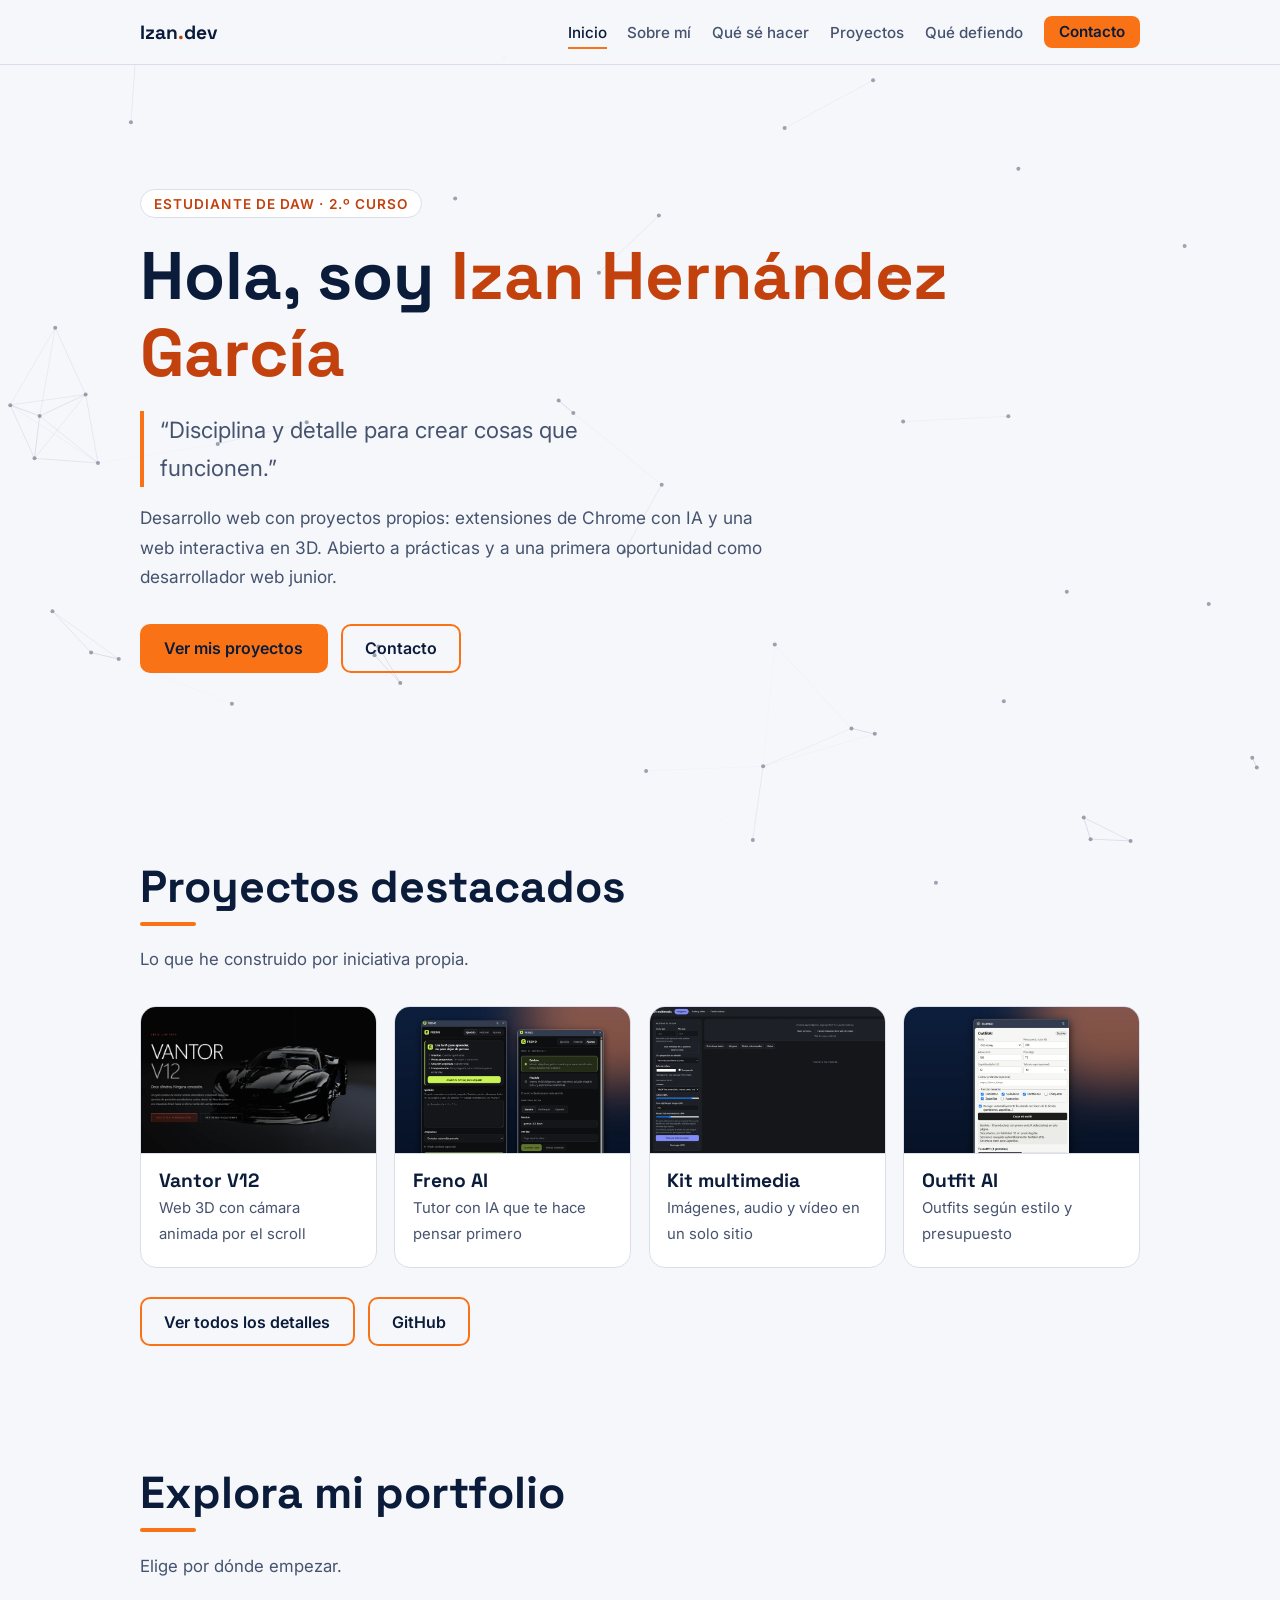
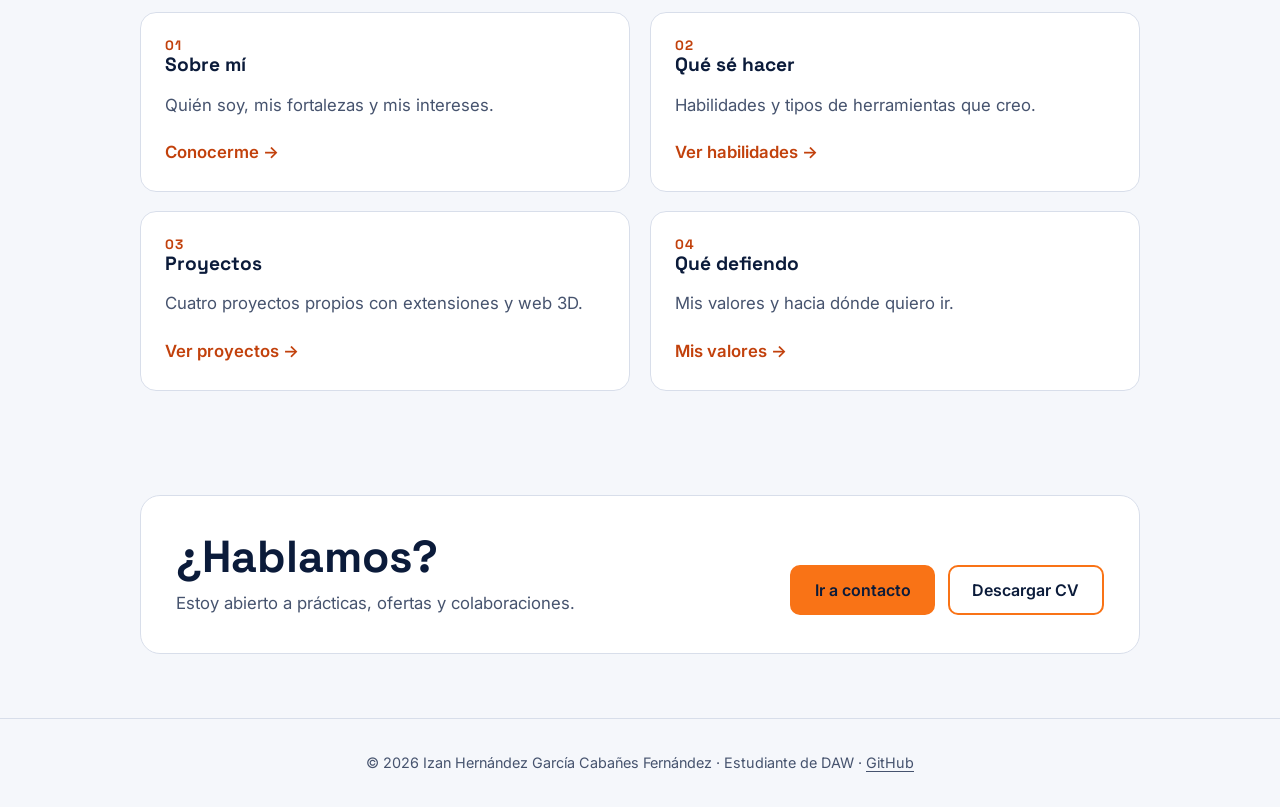
==== index.html @ 2fa451e5 "Update name in hero section of index.html" ====
<!DOCTYPE html>
<html lang="es">
<head>
<meta charset="utf-8">
<meta name="viewport" content="width=device-width, initial-scale=1">
<title>Estudiante de DAW · Izan Hernández</title>
<meta name="description" content="Portfolio de Izan Hernández, estudiante de Desarrollo de Aplicaciones Web. Disciplina y detalle para crear cosas que funcionen.">

<meta name="theme-color" content="#071226">
<link rel="icon" href="favicon.svg" type="image/svg+xml">
<link rel="preconnect" href="https://fonts.googleapis.com">
<link rel="preconnect" href="https://fonts.gstatic.com" crossorigin>
<link href="https://fonts.googleapis.com/css2?family=Space+Grotesk:wght@500;700&family=Inter:wght@400;500;600&display=swap" rel="stylesheet">
<meta property="og:type" content="website"><meta property="og:locale" content="es_ES">
<meta property="og:title" content="Estudiante de DAW · Izan Hernández"><meta property="og:description" content="Portfolio de Izan Hernández, estudiante de Desarrollo de Aplicaciones Web. Disciplina y detalle para crear cosas que funcionen.">
<meta property="og:url" content="https://izanhg2411.github.io/portfolio/index.html">
<link rel="stylesheet" href="css/style.css">
<script src="js/main.js" defer></script>
<script type="application/ld+json">{"@context":"https://schema.org","@type":"Person","name":"Izan Hernández","url":"https://izanhg2411.github.io/portfolio/","sameAs":["https://github.com/izanhg2411"],"jobTitle":"Estudiante de Desarrollo de Aplicaciones Web"}</script>
</head>
<body data-page="inicio">
<a class="skip" href="#contenido">Saltar al contenido</a>
<div id="site-header"></div>
<noscript><p class="wrap"><a href="index.html">Inicio</a> · <a href="contacto.html">Contacto</a></p></noscript>
<main id="contenido">
<section class="hero">
 <div class="wrap">
  <span class="eyebrow">Estudiante de DAW · 2.º curso</span>
  <h1>Hola, soy <em>Izan Hernández García</em></h1>
  <p class="motto">“Disciplina y detalle para crear cosas que funcionen.”</p>
  <p class="hero-sub">Desarrollo web con proyectos propios: extensiones de Chrome con IA y una web interactiva en 3D. Abierto a prácticas y a una primera oportunidad como desarrollador web junior.</p>
  <div class="cta"><a class="btn primary" href="proyectos.html">Ver mis proyectos</a><a class="btn ghost" href="contacto.html">Contacto</a></div>
 </div>
</section>
<section>
 <div class="wrap">
  <h2>Proyectos destacados</h2>
  <p class="lead">Lo que he construido por iniciativa propia.</p>
  <div class="thumbs"><a class="card lk thumb" href="proyectos.html#vantor"><img src="img/proyectos/vantor-v12.webp" alt="Captura de Vantor V12" width="1248" height="780" loading="lazy" decoding="async"><div><h3>Vantor V12</h3><p>Web 3D con cámara animada por el scroll</p></div></a><a class="card lk thumb" href="proyectos.html#freno"><img src="img/proyectos/freno-ai.webp" alt="Captura de Freno AI" width="1600" height="1000" loading="lazy" decoding="async"><div><h3>Freno AI</h3><p>Tutor con IA que te hace pensar primero</p></div></a><a class="card lk thumb" href="proyectos.html#kit"><img src="img/proyectos/kit-multimedia.webp" alt="Captura de Kit multimedia" width="1600" height="1000" loading="lazy" decoding="async"><div><h3>Kit multimedia</h3><p>Imágenes, audio y vídeo en un solo sitio</p></div></a><a class="card lk thumb" href="proyectos.html#outfit"><img src="img/proyectos/outfit-ai.webp" alt="Captura de Outfit AI" width="1600" height="1000" loading="lazy" decoding="async"><div><h3>Outfit AI</h3><p>Outfits según estilo y presupuesto</p></div></a></div>
  <p class="more"><a class="btn ghost" href="proyectos.html">Ver todos los detalles</a> <a class="btn ghost" href="https://github.com/izanhg2411" target="_blank" rel="noopener">GitHub</a></p>
 </div>
</section>
<section>
 <div class="wrap">
  <h2>Explora mi portfolio</h2>
  <p class="lead">Elige por dónde empezar.</p>
  <div class="grid g4">
   <a class="card lk" href="sobre-mi.html"><span class="num">01</span><h3>Sobre mí</h3><p>Quién soy, mis fortalezas y mis intereses.</p><span class="go">Conocerme →</span></a>
   <a class="card lk" href="habilidades.html"><span class="num">02</span><h3>Qué sé hacer</h3><p>Habilidades y tipos de herramientas que creo.</p><span class="go">Ver habilidades →</span></a>
   <a class="card lk" href="proyectos.html"><span class="num">03</span><h3>Proyectos</h3><p>Cuatro proyectos propios con extensiones y web 3D.</p><span class="go">Ver proyectos →</span></a>
   <a class="card lk" href="valores.html"><span class="num">04</span><h3>Qué defiendo</h3><p>Mis valores y hacia dónde quiero ir.</p><span class="go">Mis valores →</span></a>
  </div>
 </div>
</section>
<section>
 <div class="wrap">
  <div class="band"><div><h2>¿Hablamos?</h2><p>Estoy abierto a prácticas, ofertas y colaboraciones.</p></div><div class="cta"><a class="btn primary" href="contacto.html">Ir a contacto</a><a class="btn ghost" data-cv href="cv/Izan-Hernandez-CV.pdf" download hidden>Descargar CV</a></div></div>
 </div>
</section>
</main>
<footer id="site-footer"></footer>
</body>
</html>
---- css/style.css ----
:root{--bg:#f5f7fb;--surface:#fff;--text:#0b1b3a;--muted:#46536e;--accent:#c2410c;--accent-fill:#f97316;--on-accent:#0b1b3a;--line:#d8deea;--field:#6b7894;--canvas:11,27,58;color-scheme:light}
@media(prefers-color-scheme:dark){:root{--bg:#071226;--surface:#0d1f3d;--text:#eaf0fb;--muted:#aab6cf;--accent:#ff8a3d;--accent-fill:#ff8a3d;--on-accent:#071226;--line:#1f3560;--field:#7f92b8;--canvas:255,138,61;color-scheme:dark}}
*{box-sizing:border-box}
html{scroll-behavior:smooth;scroll-padding-top:72px}
body{margin:0;background:var(--bg);color:var(--text);font:400 1.05rem/1.7 'Inter',system-ui,sans-serif}
h1,h2,h3{font-family:'Space Grotesk','Inter',sans-serif;line-height:1.15;margin:0}
a{color:var(--accent)}
:focus-visible{outline:3px solid var(--accent-fill);outline-offset:3px;border-radius:4px}
.skip{position:absolute;left:-999px;top:8px;background:var(--accent-fill);color:var(--on-accent);padding:.6rem 1rem;border-radius:8px;z-index:100}
.skip:focus{left:8px}
#bg{position:fixed;inset:0;width:100%;height:100%;z-index:0;pointer-events:none;opacity:.55}
header,main,footer{position:relative;z-index:1}
.wrap{max-width:1040px;margin:0 auto;padding:0 1.25rem}

/* Cabecera */
header{position:sticky;top:0;z-index:20;background:color-mix(in srgb,var(--bg) 88%,transparent);backdrop-filter:blur(10px);border-bottom:1px solid var(--line)}
nav{display:flex;align-items:center;justify-content:space-between;height:64px}
.logo{font:700 1.2rem 'Space Grotesk',sans-serif;color:var(--text);text-decoration:none}
.logo span{color:var(--accent)}
.menu{display:flex;align-items:center;gap:1.3rem;list-style:none;margin:0;padding:0}
.menu a{color:var(--muted);text-decoration:none;font-weight:500;font-size:.95rem;padding:.3rem 0;border-bottom:2px solid transparent}
.menu a:hover,.menu a[aria-current]{color:var(--text);border-color:var(--accent-fill)}
.menu a.nav-cta{background:var(--accent-fill);color:var(--on-accent);padding:.4rem .95rem;border-radius:8px;border:0;font-weight:600}
.burger{display:none;background:none;border:1px solid var(--line);color:var(--text);border-radius:8px;padding:.45rem .7rem;font:inherit;cursor:pointer}
@media(max-width:820px){
 .burger{display:block}
 .menu{display:none;position:absolute;top:64px;left:0;right:0;flex-direction:column;align-items:stretch;gap:0;background:var(--bg);border-bottom:1px solid var(--line);padding:.5rem 1.25rem 1rem}
 .menu.open{display:flex}
 .menu a{display:block;padding:.7rem 0}
 .menu a.nav-cta{text-align:center;margin-top:.5rem}
}

/* Estructura */
section{padding:2.5rem 0 4rem}
.page-head{padding:4rem 0 1rem}
h1.title,h2{font-size:clamp(1.9rem,4.5vw,2.8rem)}
h1.title::after,h2::after{content:"";display:block;width:56px;height:4px;background:var(--accent-fill);border-radius:4px;margin-top:.6rem}
.lead{color:var(--muted);max-width:62ch;margin:1.2rem 0 2rem}
.sub{font-size:1.1rem;margin:2.2rem 0 .9rem}

/* Inicio */
.hero{min-height:84vh;display:flex;align-items:center}
.eyebrow{display:inline-block;font:600 .85rem 'Inter',sans-serif;letter-spacing:.08em;text-transform:uppercase;color:var(--accent);border:1px solid var(--line);background:var(--surface);padding:.35rem .8rem;border-radius:999px}
.hero h1{font-size:clamp(2.3rem,7vw,4.2rem);margin:1.2rem 0}
.hero h1 em{font-style:normal;color:var(--accent)}
.motto{font-size:clamp(1.1rem,2.5vw,1.4rem);color:var(--muted);max-width:34ch;border-left:4px solid var(--accent-fill);padding-left:1rem;margin:0}
.cta{display:flex;flex-wrap:wrap;gap:.8rem;margin-top:2rem}
.btn{display:inline-block;padding:.8rem 1.4rem;border-radius:10px;font:600 1rem 'Inter',sans-serif;text-decoration:none;border:2px solid var(--accent-fill);cursor:pointer;transition:transform .2s}
.btn:hover{transform:translateY(-2px)}
.btn.primary{background:var(--accent-fill);color:var(--on-accent)}
.btn.ghost{color:var(--text);background:transparent}
.band{background:var(--surface);border:1px solid var(--line);border-radius:20px;padding:2.2rem;display:flex;flex-wrap:wrap;gap:1.2rem;align-items:center;justify-content:space-between}
.band h2::after{display:none}
.band p{margin:.4rem 0 0;color:var(--muted)}

/* Tarjetas */
.grid{display:grid;gap:1.2rem;grid-template-columns:1fr}
@media(min-width:700px){.g2,.g4{grid-template-columns:repeat(2,1fr);grid-auto-rows:1fr}}
@media(min-width:760px){.g3{grid-template-columns:repeat(3,1fr);grid-auto-rows:1fr}}
.card{display:flex;flex-direction:column;background:var(--surface);border:1px solid var(--line);border-radius:16px;padding:1.5rem;transition:transform .25s,border-color .25s}
.card:hover{transform:translateY(-4px);border-color:var(--accent-fill)}
.card h3{font-size:1.2rem;margin-bottom:.5rem}
.card p{margin:.4rem 0;color:var(--muted)}
.num{font:700 .85rem 'Space Grotesk',sans-serif;color:var(--accent);letter-spacing:.1em}
a.lk{text-decoration:none;color:var(--text)}
a.lk .go{margin-top:auto;padding-top:.8rem;color:var(--accent);font-weight:600}
a.lk strong{font:700 1.1rem 'Space Grotesk',sans-serif}
.tags{display:flex;flex-wrap:wrap;gap:.6rem;padding:0;margin:0;list-style:none}
.tags li{background:var(--surface);border:1px solid var(--line);padding:.45rem .9rem;border-radius:999px;font-weight:500;font-size:.95rem}
.tags li.hot{border-color:var(--accent-fill)}
.chips{display:flex;flex-wrap:wrap;gap:.5rem;margin-top:.8rem}
.chips span{font-size:.8rem;font-weight:600;color:var(--accent);border:1px solid var(--line);border-radius:6px;padding:.15rem .5rem}
.proj .link{display:inline-block;margin-top:auto;padding-top:.8rem;font-weight:600}
.ph{background:color-mix(in srgb,var(--accent-fill) 22%,transparent);color:var(--text);border:1px dashed var(--accent-fill);border-radius:6px;padding:.05rem .45rem;font-weight:600;font-size:.92em}

/* Proyectos (tarjetas .pj, aisladas del resto de la web) */
:root{--pj-shadow:0 1px 2px rgba(11,27,58,.06),0 12px 32px -14px rgba(11,27,58,.22);--pj-shadow-hover:0 1px 2px rgba(11,27,58,.06),0 24px 48px -18px rgba(249,115,22,.4)}
@media(prefers-color-scheme:dark){:root{--pj-shadow:0 1px 2px rgba(0,0,0,.4),0 14px 34px -14px rgba(0,0,0,.65);--pj-shadow-hover:0 1px 2px rgba(0,0,0,.4),0 26px 50px -18px rgba(255,138,61,.35)}}
.pj-section .wrap{display:grid;gap:1.4rem}
.pj-grid{display:grid;gap:1.4rem;grid-template-columns:1fr}
.pj{position:relative;display:flex;flex-direction:column;overflow:hidden;background:var(--surface);border:1px solid var(--line);border-radius:20px;box-shadow:var(--pj-shadow)}
.pj.rv{transition:opacity .7s ease,transform .7s ease,border-color .3s,box-shadow .3s}
.pj.rv.in{transition:opacity .7s ease,transform .35s cubic-bezier(.2,.7,.2,1),border-color .3s,box-shadow .3s}
.pj.rv.in:hover,.pj.rv.in:focus-within{transform:translateY(-5px);border-color:var(--accent-fill);box-shadow:var(--pj-shadow-hover)}

/* Marco de captura */
.pj-media{display:block}
.pj-shot{background:var(--bg);border-bottom:1px solid var(--line)}
.pj-bar{display:flex;align-items:center;gap:.4rem;padding:.6rem .85rem;border-bottom:1px solid var(--line);background:color-mix(in srgb,var(--surface) 65%,var(--bg))}
.pj-bar i{width:9px;height:9px;border-radius:50%;background:var(--line)}
.pj-bar i:first-child{background:var(--accent-fill);opacity:.85}
.pj-canvas{position:relative;aspect-ratio:16/10;overflow:hidden;display:grid;place-items:center;background-image:linear-gradient(color-mix(in srgb,var(--line) 55%,transparent) 1px,transparent 1px),linear-gradient(90deg,color-mix(in srgb,var(--line) 55%,transparent) 1px,transparent 1px);background-size:26px 26px}
.pj-canvas img{position:absolute;inset:0;width:100%;height:100%;object-fit:cover;object-position:top center;transition:transform .7s cubic-bezier(.2,.7,.2,1)}
.pj:hover .pj-canvas img{transform:scale(1.04)}
.pj-empty{display:flex;flex-direction:column;align-items:center;gap:.5rem;padding:1rem;text-align:center;color:var(--muted);font-size:.9rem;line-height:1.4}
.pj-empty-ic{display:grid;place-items:center;width:52px;height:52px;border-radius:14px;color:var(--accent);background:color-mix(in srgb,var(--accent-fill) 14%,transparent);border:1px dashed var(--accent-fill)}
.pj-empty-t{font-weight:600;color:var(--text)}
.pj-empty code{font:500 .78rem ui-monospace,SFMono-Regular,Menlo,Consolas,monospace;color:var(--muted);background:var(--surface);border:1px solid var(--line);border-radius:6px;padding:.1rem .45rem;word-break:break-all}
.pj-shot.has-img .pj-empty{display:none}

/* Contenido */
.pj-body{display:flex;flex-direction:column;flex:1;padding:1.4rem 1.5rem 1.5rem}
.pj-body h3{font-size:1.45rem;letter-spacing:-.01em;margin:0 0 .5rem}
.pj-desc{margin:0 0 .9rem;color:var(--muted)}
.pj-points{list-style:none;margin:0 0 .4rem;padding:0;display:grid;gap:.45rem;font-size:.95rem}
.pj-points li{position:relative;padding-left:1.35rem;color:var(--text);line-height:1.5}
.pj-points li::before{content:"";position:absolute;left:.1rem;top:.55em;width:.5rem;height:.5rem;border-radius:2px;background:var(--accent-fill);transform:rotate(45deg)}
.pj .chips{margin-top:.9rem}
.pj .chips span{background:color-mix(in srgb,var(--accent-fill) 9%,transparent);border-color:color-mix(in srgb,var(--accent-fill) 35%,var(--line));border-radius:999px;padding:.2rem .7rem}

/* Botones */
.pj-actions{display:flex;flex-wrap:wrap;gap:.6rem;margin-top:auto;padding-top:1.3rem}
.pj-btn{display:inline-flex;align-items:center;gap:.4rem;padding:.55rem .8rem;border-radius:10px;border:2px solid var(--accent-fill);font:600 .92rem 'Inter',sans-serif;line-height:1.2;text-decoration:none;transition:transform .2s,box-shadow .2s,border-color .2s,background .2s}
.pj-btn svg{flex:none;transition:transform .2s}
.pj-btn.primary{background:var(--accent-fill);color:var(--on-accent)}
.pj-btn.code{background:transparent;color:var(--text);border-color:var(--line)}
.pj-btn:hover{transform:translateY(-2px)}
.pj-btn.primary:hover{box-shadow:0 10px 20px -8px rgba(249,115,22,.7)}
.pj-btn.primary:hover svg{transform:translate(2px,-2px)}
.pj-btn.code:hover{border-color:var(--accent-fill)}
.pj-btn.code:hover svg{transform:scale(1.12)}
.pj-btn[aria-disabled="true"]{background:transparent;color:var(--muted);border:2px dashed var(--field);cursor:not-allowed;transform:none;box-shadow:none}
.pj-btn[aria-disabled="true"]:hover svg{transform:none}
.pj-btn small{font:600 .64rem 'Inter',sans-serif;color:var(--text);background:color-mix(in srgb,var(--accent-fill) 22%,transparent);border-radius:999px;padding:.08rem .42rem}

/* Vantor V12: tratamiento especial (siempre oscuro, con acento naranja) */
.pj-feature{--fg:#eaf0fb;--fg-muted:#b4c1dc;isolation:isolate;color:var(--fg);border-color:rgba(255,138,61,.5);background:radial-gradient(90% 70% at 88% 0%,rgba(255,138,61,.3),transparent 60%),radial-gradient(70% 60% at 0% 100%,rgba(61,100,210,.28),transparent 65%),#050c1b;box-shadow:0 0 0 1px rgba(255,138,61,.12),0 30px 70px -28px rgba(249,115,22,.55)}
.pj-feature::before{content:"V12";content:"V12"/"";position:absolute;z-index:-1;right:-.03em;top:-.06em;font:700 clamp(8rem,26vw,17rem)/1 'Space Grotesk',sans-serif;letter-spacing:-.04em;color:transparent;-webkit-text-stroke:1px rgba(255,138,61,.22);pointer-events:none;user-select:none}
.pj-feature::after{content:"";position:absolute;inset:0;z-index:-1;pointer-events:none;opacity:0;transition:opacity .4s;background:radial-gradient(520px circle at var(--mx,70%) var(--my,30%),rgba(255,138,61,.17),transparent 62%)}
.pj-feature:hover::after{opacity:1}
.pj.pj-feature.rv.in:hover,.pj.pj-feature.rv.in:focus-within{box-shadow:0 0 0 1px rgba(255,138,61,.3),0 36px 80px -26px rgba(249,115,22,.75)}
.pj-feature .pj-media{order:-1;padding:1.1rem 1.1rem 0}
.pj-feature .pj-shot{border:1px solid rgba(255,255,255,.14);border-bottom:0;border-radius:14px 14px 0 0;overflow:hidden;background:#0a1528;box-shadow:0 24px 50px -22px rgba(0,0,0,.8),0 0 0 1px rgba(255,138,61,.18);transition:transform .6s cubic-bezier(.2,.7,.2,1)}
.pj-feature .pj-bar{background:#0d1c36;border-color:rgba(255,255,255,.1)}
.pj-feature .pj-bar i{background:rgba(255,255,255,.22)}
.pj-feature .pj-bar i:first-child{background:#ff8a3d}
.pj-feature .pj-canvas{background-color:#0a1528;background-image:linear-gradient(rgba(255,255,255,.06) 1px,transparent 1px),linear-gradient(90deg,rgba(255,255,255,.06) 1px,transparent 1px)}
.pj-feature .pj-empty{color:var(--fg-muted)}
.pj-feature .pj-empty-t{color:var(--fg)}
.pj-feature .pj-empty code{background:#0d1c36;border-color:rgba(255,255,255,.14);color:var(--fg-muted)}
.pj-feature .pj-body{padding:1.6rem 1.5rem 1.7rem;justify-content:center}
.pj-feature .pj-badge{align-self:flex-start;display:inline-flex;align-items:center;gap:.5rem;margin-bottom:.9rem;padding:.3rem .8rem;border-radius:999px;font:600 .82rem 'Inter',sans-serif;color:#ffb98a;background:rgba(255,138,61,.12);border:1px solid rgba(255,138,61,.4)}
.pj-feature .pj-badge::before{content:"";width:.5rem;height:.5rem;border-radius:50%;background:#ff8a3d;box-shadow:0 0 10px #ff8a3d}
.pj-feature h3{font-size:clamp(2.2rem,6vw,3.4rem);letter-spacing:-.02em;margin-bottom:.8rem;color:#fff}
.pj-feature .pj-desc{color:var(--fg-muted);font-size:1.08rem;max-width:46ch}
.pj-feature .pj-points li{color:var(--fg)}
.pj-feature .chips span{color:#ffb98a;background:rgba(255,138,61,.1);border-color:rgba(255,138,61,.35)}
.pj-feature .pj-btn.primary{box-shadow:0 10px 26px -10px rgba(249,115,22,.8)}
.pj-feature .pj-btn.code{color:var(--fg);border-color:rgba(255,255,255,.28)}
.pj-feature .pj-btn.code:hover{border-color:#ff8a3d}
.pj-feature .pj-btn[aria-disabled="true"]{color:#9fb0d2;border-color:rgba(255,255,255,.3);background:transparent}
.pj-feature .pj-btn small{color:#fff}
.pj-grid .pj-btn small{display:none}
.pj-band{margin-top:1rem}

@media(min-width:640px) and (max-width:959px){
 .pj-grid{grid-template-columns:repeat(2,1fr)}
 .pj-grid .pj:last-child{grid-column:1/-1;display:grid;grid-template-columns:46% 1fr}
 .pj-grid .pj:last-child .pj-shot{height:100%;border-bottom:0;border-right:1px solid var(--line)}
 .pj-grid .pj:last-child .pj-canvas{aspect-ratio:auto;min-height:260px;height:calc(100% - 2.1rem)}
}
@media(min-width:640px) and (max-width:899px){.pj-feature .pj-canvas{aspect-ratio:2.2/1}}
@media(min-width:900px){
 .pj-feature{display:grid;grid-template-columns:minmax(0,1fr) minmax(0,1.2fr);align-items:center}
 .pj-feature .pj-media{order:1;padding:2.4rem 2.4rem 2.4rem 0}
 .pj-feature .pj-body{padding:2.4rem 1.5rem 2.6rem 2.4rem}
 .pj-feature .pj-shot{border-bottom:1px solid rgba(255,255,255,.14);border-radius:14px;transform:perspective(1500px) rotateY(-7deg) rotateX(2deg);transform-origin:left center}
 .pj-feature:hover .pj-shot,.pj-feature:focus-within .pj-shot{transform:perspective(1500px) rotateY(-2deg) rotateX(0) translateY(-4px)}
}
@media(min-width:960px){.pj-grid{grid-template-columns:repeat(3,1fr)}}
@media(max-width:480px){.pj-body,.pj-feature .pj-body{padding-left:1.2rem;padding-right:1.2rem}.pj-actions .pj-btn{flex:1 1 auto;justify-content:center}}
@media(prefers-reduced-motion:reduce){.pj,.pj.rv,.pj.rv.in,.pj-btn,.pj-canvas img,.pj-feature .pj-shot,.pj-feature::after{transition:none}.pj.rv.in:hover,.pj.rv.in:focus-within{transform:none}.pj:hover .pj-canvas img{transform:none}.pj-feature .pj-shot,.pj-feature:hover .pj-shot,.pj-feature:focus-within .pj-shot{transform:none}}

/* Contacto */
.contact-layout{display:grid;gap:1.2rem}
@media(min-width:860px){.contact-layout{grid-template-columns:1fr 1.3fr}}
.stack{display:grid;gap:1rem;align-content:start}
.form{display:grid;gap:1rem}
.form label{font-weight:600;font-size:.95rem;display:block;margin-bottom:.3rem}
.form input,.form textarea{width:100%;font:inherit;color:var(--text);background:var(--bg);border:1px solid var(--field);border-radius:10px;padding:.75rem}
.form textarea{min-height:140px;resize:vertical}
.note{font-size:.9rem;color:var(--muted);margin:0}
#status{min-height:1.5em;font-weight:600;margin:0}
footer{border-top:1px solid var(--line);padding:2rem 0;text-align:center;color:var(--muted);font-size:.9rem}

/* Aparición */
.rv{opacity:0;transform:translateY(18px);transition:opacity .7s ease,transform .7s ease}
.rv.in{opacity:1;transform:none}
@media(prefers-reduced-motion:reduce){html{scroll-behavior:auto}.rv{opacity:1;transform:none;transition:none}.card,.btn{transition:none}}

/* ===== Ampliaciones (fase final) ===== */
html{scroll-behavior:smooth}
.pj{scroll-margin-top:84px}
.hero-sub{max-width:58ch;color:var(--muted);font-size:1.08rem;margin:1rem 0 1.8rem}
.cta{display:flex;flex-wrap:wrap;gap:.8rem}
.btn[hidden],.card[hidden]{display:none}
.more{margin-top:1.8rem;display:flex;flex-wrap:wrap;gap:.8rem}
.thumbs{display:grid;gap:1.1rem;grid-template-columns:repeat(auto-fit,minmax(230px,1fr))}
.card.thumb{padding:0;overflow:hidden;display:flex;flex-direction:column}
.thumb img{display:block;width:100%;height:auto;aspect-ratio:16/10;object-fit:cover;object-position:top center;border-bottom:1px solid var(--line);transition:transform .5s ease}
.thumb:hover img{transform:scale(1.04)}
.thumb>div{padding:1rem 1.1rem 1.25rem}
.thumb h3{margin:0 0 .3rem}.thumb p{margin:0;color:var(--muted);font-size:.93rem}
.pj-meta{display:grid;gap:.35rem;margin:.2rem 0 1rem;font-size:.92rem}
.pj-meta div{display:flex;flex-wrap:wrap;gap:.2rem .6rem}
.pj-meta dt{font-weight:700;color:var(--accent)}
.pj-meta dd{margin:0;color:var(--muted)}
.pj-feature .pj-meta dt{color:#ffb98a}.pj-feature .pj-meta dd{color:var(--fg-muted)}
.pj-points code{font:500 .85em ui-monospace,Menlo,Consolas,monospace;background:color-mix(in srgb,var(--accent-fill) 14%,transparent);padding:.05rem .35rem;border-radius:5px}
.grp{font-size:1rem;margin:1.6rem 0 .5rem;color:var(--muted);font-weight:600}
.note-s{color:var(--muted);margin:0 0 .5rem;font-size:.95rem}
footer a{color:inherit;text-decoration:underline;text-underline-offset:3px}
@media print{#bg,header,.burger{display:none}.rv{opacity:1;transform:none}}
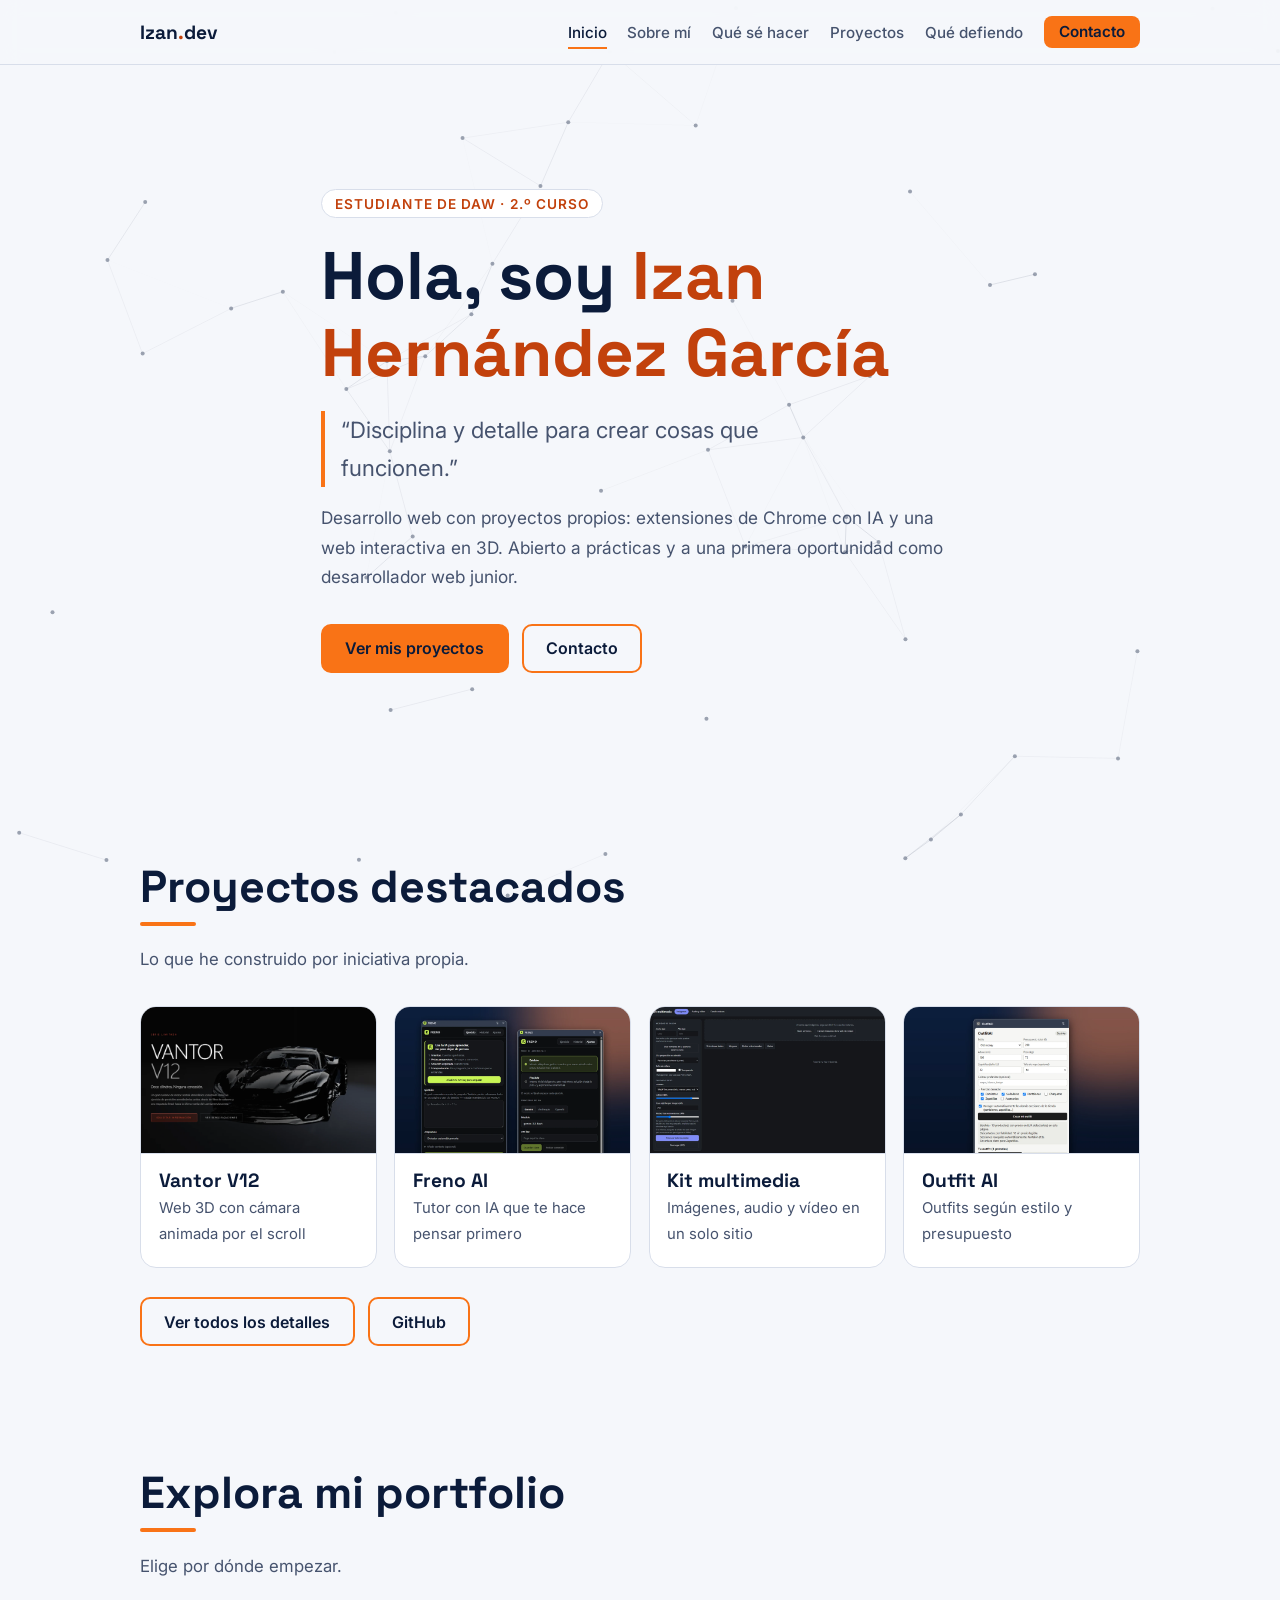
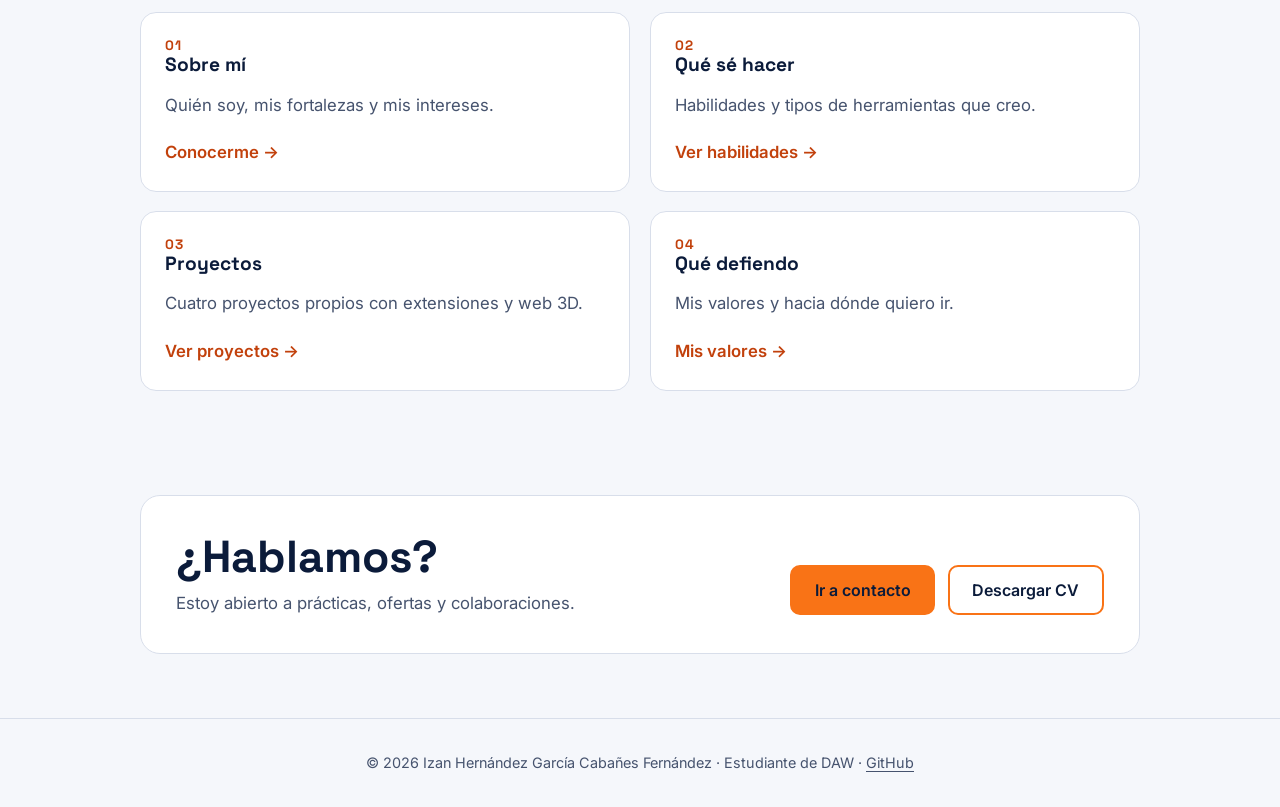
==== commit 299e5d41: "Dividir el nombre del hero en dos líneas" ====
--- a/index.html
+++ b/index.html
@@ -26,7 +26,7 @@
 <section class="hero">
  <div class="wrap">
   <span class="eyebrow">Estudiante de DAW · 2.º curso</span>
-  <h1>Hola, soy <em>Izan Hernández García</em></h1>
+  <h1>Hola, soy <em>Izan<br>Hernández García</em></h1>
   <p class="motto">“Disciplina y detalle para crear cosas que funcionen.”</p>
   <p class="hero-sub">Desarrollo web con proyectos propios: extensiones de Chrome con IA y una web interactiva en 3D. Abierto a prácticas y a una primera oportunidad como desarrollador web junior.</p>
   <div class="cta"><a class="btn primary" href="proyectos.html">Ver mis proyectos</a><a class="btn ghost" href="contacto.html">Contacto</a></div>
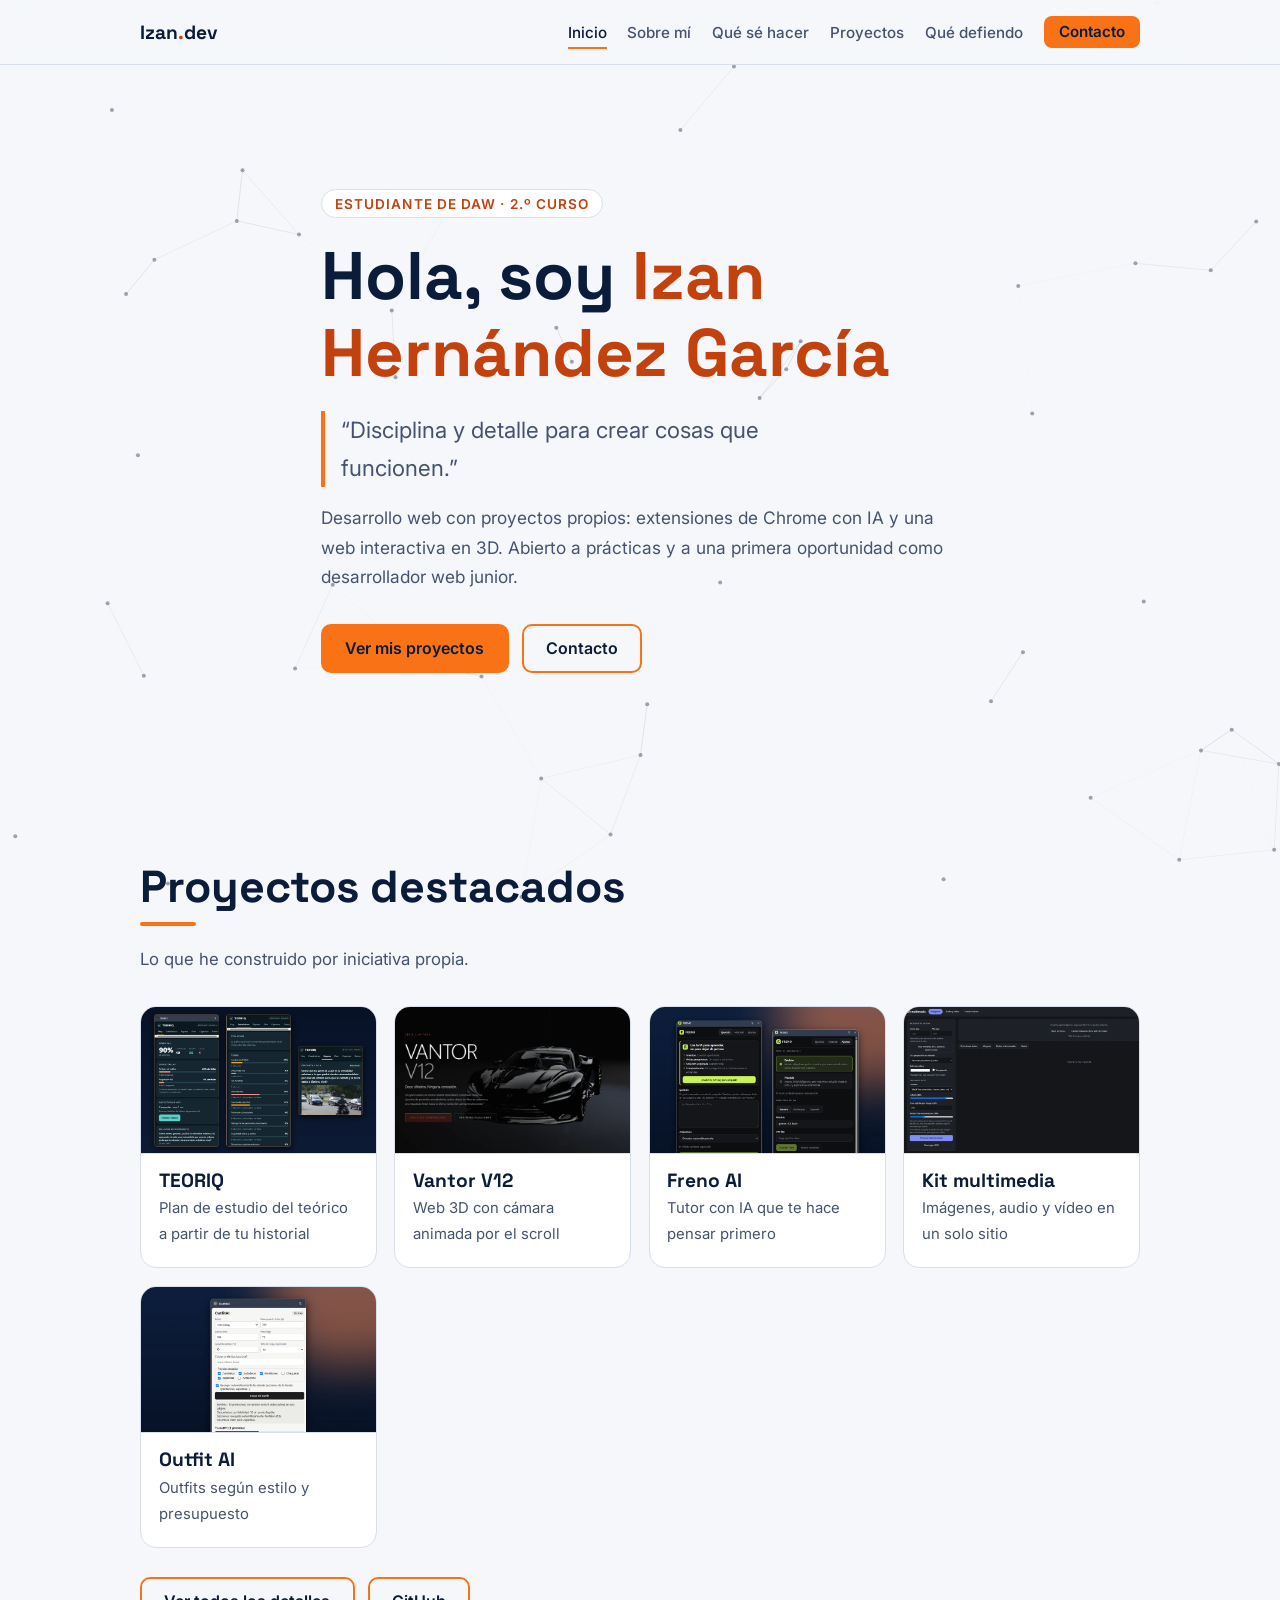
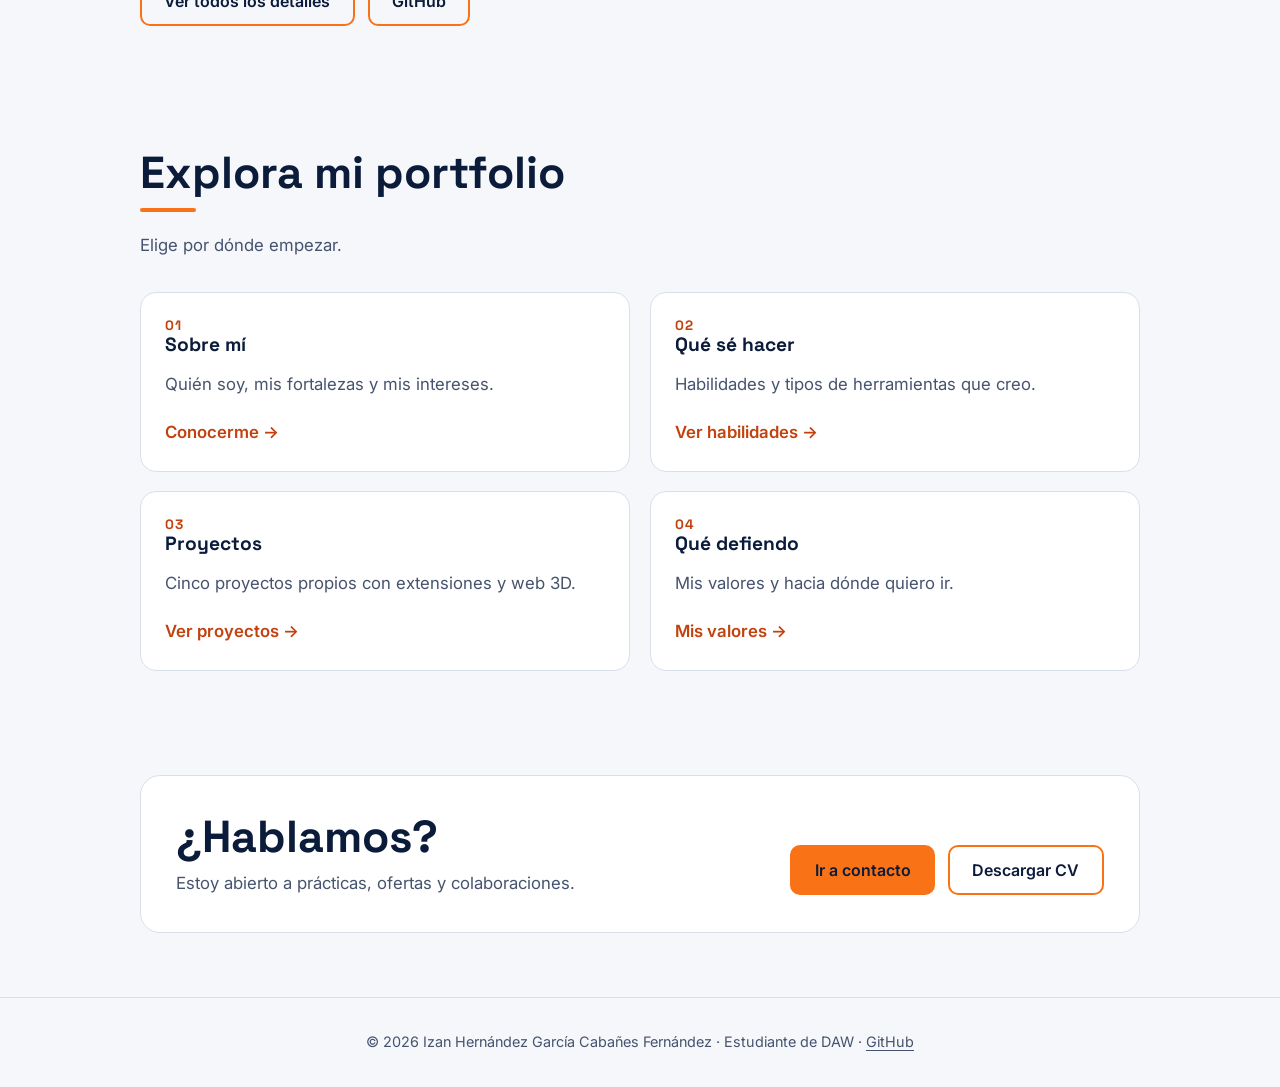
==== commit 2e496f89: "Añadir proyecto TEORIQ al portfolio" ====
--- a/index.html
+++ b/index.html
@@ -36,7 +36,7 @@
  <div class="wrap">
   <h2>Proyectos destacados</h2>
   <p class="lead">Lo que he construido por iniciativa propia.</p>
-  <div class="thumbs"><a class="card lk thumb" href="proyectos.html#vantor"><img src="img/proyectos/vantor-v12.webp" alt="Captura de Vantor V12" width="1248" height="780" loading="lazy" decoding="async"><div><h3>Vantor V12</h3><p>Web 3D con cámara animada por el scroll</p></div></a><a class="card lk thumb" href="proyectos.html#freno"><img src="img/proyectos/freno-ai.webp" alt="Captura de Freno AI" width="1600" height="1000" loading="lazy" decoding="async"><div><h3>Freno AI</h3><p>Tutor con IA que te hace pensar primero</p></div></a><a class="card lk thumb" href="proyectos.html#kit"><img src="img/proyectos/kit-multimedia.webp" alt="Captura de Kit multimedia" width="1600" height="1000" loading="lazy" decoding="async"><div><h3>Kit multimedia</h3><p>Imágenes, audio y vídeo en un solo sitio</p></div></a><a class="card lk thumb" href="proyectos.html#outfit"><img src="img/proyectos/outfit-ai.webp" alt="Captura de Outfit AI" width="1600" height="1000" loading="lazy" decoding="async"><div><h3>Outfit AI</h3><p>Outfits según estilo y presupuesto</p></div></a></div>
+  <div class="thumbs"><a class="card lk thumb" href="proyectos.html#teoriq"><img src="img/proyectos/teoriq/teoriq-resumen.webp" alt="Capturas de TEORIQ" width="1600" height="1000" loading="lazy" decoding="async"><div><h3>TEORIQ</h3><p>Plan de estudio del teórico a partir de tu historial</p></div></a><a class="card lk thumb" href="proyectos.html#vantor"><img src="img/proyectos/vantor-v12.webp" alt="Captura de Vantor V12" width="1248" height="780" loading="lazy" decoding="async"><div><h3>Vantor V12</h3><p>Web 3D con cámara animada por el scroll</p></div></a><a class="card lk thumb" href="proyectos.html#freno"><img src="img/proyectos/freno-ai.webp" alt="Captura de Freno AI" width="1600" height="1000" loading="lazy" decoding="async"><div><h3>Freno AI</h3><p>Tutor con IA que te hace pensar primero</p></div></a><a class="card lk thumb" href="proyectos.html#kit"><img src="img/proyectos/kit-multimedia.webp" alt="Captura de Kit multimedia" width="1600" height="1000" loading="lazy" decoding="async"><div><h3>Kit multimedia</h3><p>Imágenes, audio y vídeo en un solo sitio</p></div></a><a class="card lk thumb" href="proyectos.html#outfit"><img src="img/proyectos/outfit-ai.webp" alt="Captura de Outfit AI" width="1600" height="1000" loading="lazy" decoding="async"><div><h3>Outfit AI</h3><p>Outfits según estilo y presupuesto</p></div></a></div>
   <p class="more"><a class="btn ghost" href="proyectos.html">Ver todos los detalles</a> <a class="btn ghost" href="https://github.com/izanhg2411" target="_blank" rel="noopener">GitHub</a></p>
  </div>
 </section>
@@ -47,7 +47,7 @@
   <div class="grid g4">
    <a class="card lk" href="sobre-mi.html"><span class="num">01</span><h3>Sobre mí</h3><p>Quién soy, mis fortalezas y mis intereses.</p><span class="go">Conocerme →</span></a>
    <a class="card lk" href="habilidades.html"><span class="num">02</span><h3>Qué sé hacer</h3><p>Habilidades y tipos de herramientas que creo.</p><span class="go">Ver habilidades →</span></a>
-   <a class="card lk" href="proyectos.html"><span class="num">03</span><h3>Proyectos</h3><p>Cuatro proyectos propios con extensiones y web 3D.</p><span class="go">Ver proyectos →</span></a>
+   <a class="card lk" href="proyectos.html"><span class="num">03</span><h3>Proyectos</h3><p>Cinco proyectos propios con extensiones y web 3D.</p><span class="go">Ver proyectos →</span></a>
    <a class="card lk" href="valores.html"><span class="num">04</span><h3>Qué defiendo</h3><p>Mis valores y hacia dónde quiero ir.</p><span class="go">Mis valores →</span></a>
   </div>
  </div>
--- a/css/style.css
+++ b/css/style.css
@@ -211,3 +211,82 @@
 .note-s{color:var(--muted);margin:0 0 .5rem;font-size:.95rem}
 footer a{color:inherit;text-decoration:underline;text-underline-offset:3px}
 @media print{#bg,header,.burger{display:none}.rv{opacity:1;transform:none}}
+
+/* ===== TEORIQ (tarjeta ancha en proyectos + página propia) ===== */
+.pj-wide .pj-badge{align-self:flex-start;display:inline-flex;align-items:center;gap:.5rem;margin-bottom:.9rem;padding:.3rem .8rem;border-radius:999px;font:600 .82rem 'Inter',sans-serif;color:var(--accent);background:color-mix(in srgb,var(--accent-fill) 12%,transparent);border:1px solid color-mix(in srgb,var(--accent-fill) 45%,var(--line))}
+.pj-wide .pj-badge::before{content:"";width:.5rem;height:.5rem;border-radius:50%;background:var(--accent-fill)}
+.pj-wide h3{font-size:clamp(1.9rem,5vw,2.6rem);letter-spacing:-.02em}
+.pj-wide .pj-shot{background:#071226}
+.pj-wide .pj-canvas{background-color:#071226;background-image:none}
+.pj-wide .pj-bar{background:#0d1f3d;border-color:#1f3560}
+.pj-wide .pj-bar i{background:#2a4373}
+.pj-wide .pj-bar i:first-child{background:#ff8a3d}
+@media(min-width:900px){
+ .pj-wide{display:grid;grid-template-columns:minmax(0,1.15fr) minmax(0,1fr);align-items:stretch}
+ .pj-wide .pj-media{order:2;display:flex;padding:1.6rem 1.6rem 1.6rem 0}
+ .pj-wide .pj-shot{flex:1;border:1px solid var(--line);border-radius:14px;overflow:hidden;align-self:center}
+ .pj-wide .pj-body{order:1;padding:2.2rem 1.5rem 2.2rem 2.2rem}
+}
+.pj-ext{margin-top:0}
+
+/* Página TEORIQ */
+.tq-hero{display:grid;gap:2rem;align-items:center;padding:4rem 0 1rem}
+@media(min-width:900px){.tq-hero{grid-template-columns:1.1fr 1fr}}
+.tq-hero h1{font-size:clamp(2.6rem,8vw,4.6rem);margin:1.1rem 0 .8rem;letter-spacing:-.02em}
+.tq-hero h1 em{font-style:normal;color:var(--accent)}
+.tq-hero .hero-sub{margin:0 0 1rem}
+.tq-hero .chips{margin:0 0 1.6rem}
+.tq-hero .chips span{background:color-mix(in srgb,var(--accent-fill) 9%,transparent);border-color:color-mix(in srgb,var(--accent-fill) 35%,var(--line));border-radius:999px;padding:.2rem .7rem}
+.tq-shot{margin:0;background:#071226;border:1px solid var(--line);border-radius:20px;overflow:hidden;box-shadow:var(--pj-shadow)}
+.tq-shot .pj-bar{background:#0d1f3d;border-color:#1f3560}
+.tq-shot .pj-bar i{background:#2a4373}
+.tq-shot .pj-bar i:first-child{background:#ff8a3d}
+.tq-shot img{display:block;width:100%;height:auto}
+.btn.disabled,.btn[aria-disabled="true"]{border-style:dashed;border-color:var(--field);color:var(--muted);cursor:not-allowed;background:transparent}
+.btn.disabled:hover,.btn[aria-disabled="true"]:hover{transform:none}
+.btn small{font:600 .68rem 'Inter',sans-serif;color:var(--text);background:color-mix(in srgb,var(--accent-fill) 22%,transparent);border-radius:999px;padding:.08rem .5rem;margin-left:.4rem;vertical-align:middle}
+.tq-sec{padding:2.2rem 0}
+.tq-sec .lead{margin-bottom:1.6rem}
+.tq-steps{counter-reset:s;display:grid;gap:1rem;grid-template-columns:1fr;padding:0;margin:0;list-style:none}
+@media(min-width:700px){.tq-steps{grid-template-columns:repeat(2,1fr)}}
+@media(min-width:960px){.tq-steps{grid-template-columns:repeat(3,1fr)}}
+.tq-steps li{counter-increment:s;background:var(--surface);border:1px solid var(--line);border-radius:16px;padding:1.3rem 1.4rem}
+.tq-steps li::before{content:"0" counter(s);display:block;font:700 .85rem 'Space Grotesk',sans-serif;color:var(--accent);letter-spacing:.1em;margin-bottom:.3rem}
+.tq-steps strong{display:block;font:700 1.05rem 'Space Grotesk',sans-serif;margin-bottom:.2rem}
+.tq-steps span{color:var(--muted);font-size:.95rem}
+.tq-feats{display:grid;gap:1.1rem;grid-template-columns:1fr}
+@media(min-width:700px){.tq-feats{grid-template-columns:repeat(2,1fr)}}
+@media(min-width:960px){.tq-feats{grid-template-columns:repeat(3,1fr)}}
+.tq-feats .card p{font-size:.95rem}
+.tq-gallery{display:grid;gap:1.2rem;grid-template-columns:1fr}
+@media(min-width:760px){.tq-gallery{grid-template-columns:repeat(3,1fr);align-items:start}}
+.tq-gallery figure{margin:0;background:var(--surface);border:1px solid var(--line);border-radius:16px;overflow:hidden}
+.tq-gallery img{display:block;width:100%;height:auto;background:#071226}
+.tq-gallery figcaption{padding:.9rem 1.1rem 1.1rem;font-size:.92rem;color:var(--muted)}
+.tq-gallery figcaption strong{display:block;color:var(--text);font:700 1rem 'Space Grotesk',sans-serif;margin-bottom:.15rem}
+.tq-pending{margin-top:1.2rem;border:1px dashed var(--field);border-radius:14px;padding:1rem 1.2rem;color:var(--muted);font-size:.93rem}
+.tq-pending strong{color:var(--text)}
+.tq-arch{display:grid;gap:.6rem;margin:0 0 1.6rem;padding:0;list-style:none}
+.tq-arch li{display:grid;gap:.15rem;background:var(--surface);border:1px solid var(--line);border-radius:14px;padding:.9rem 1.1rem}
+.tq-arch li b{font:700 1rem 'Space Grotesk',sans-serif}
+.tq-arch li small{color:var(--muted);font-size:.9rem}
+.tq-flow{display:grid;gap:.5rem;align-items:stretch;margin:0 0 1.6rem;padding:0;list-style:none}
+@media(min-width:900px){.tq-flow{grid-template-columns:repeat(5,1fr)}}
+.tq-flow li{position:relative;background:var(--surface);border:1px solid var(--line);border-radius:14px;padding:.9rem 1rem;text-align:center;font-size:.92rem}
+.tq-flow li b{display:block;font:700 .98rem 'Space Grotesk',sans-serif;margin-bottom:.15rem}
+.tq-flow li span{color:var(--muted);font-size:.85rem}
+.tq-flow li.core{border-color:var(--accent-fill)}
+.tq-flow li:not(:last-child)::after{content:"↓";position:absolute;left:50%;bottom:-1.05rem;transform:translateX(-50%);color:var(--accent);font-weight:700;z-index:2}
+@media(min-width:900px){.tq-flow li:not(:last-child)::after{content:"→";left:auto;right:-.75rem;bottom:auto;top:50%;transform:translateY(-50%)}}
+.tq-two{display:grid;gap:1.1rem;grid-template-columns:1fr}
+@media(min-width:760px){.tq-two{grid-template-columns:repeat(2,1fr)}}
+.tq-stats{display:grid;gap:1rem;grid-template-columns:repeat(2,1fr);margin-bottom:1.2rem}
+@media(min-width:760px){.tq-stats{grid-template-columns:repeat(4,1fr)}}
+.tq-stat{background:var(--surface);border:1px solid var(--line);border-radius:16px;padding:1.2rem 1rem;text-align:center}
+.tq-stat b{display:block;font:700 2rem 'Space Grotesk',sans-serif;color:var(--accent);line-height:1.1}
+.tq-stat span{color:var(--muted);font-size:.9rem}
+.tq-note{background:color-mix(in srgb,var(--accent-fill) 8%,transparent);border:1px solid color-mix(in srgb,var(--accent-fill) 35%,var(--line));border-radius:14px;padding:1rem 1.2rem;color:var(--text);font-size:.95rem;margin:0}
+.tq-list{list-style:none;margin:0;padding:0;display:grid;gap:.5rem}
+.tq-list li{position:relative;padding-left:1.35rem;line-height:1.55}
+.tq-list li::before{content:"";position:absolute;left:.1rem;top:.55em;width:.5rem;height:.5rem;border-radius:2px;background:var(--accent-fill);transform:rotate(45deg)}
+.tq-back{margin-top:1.8rem}
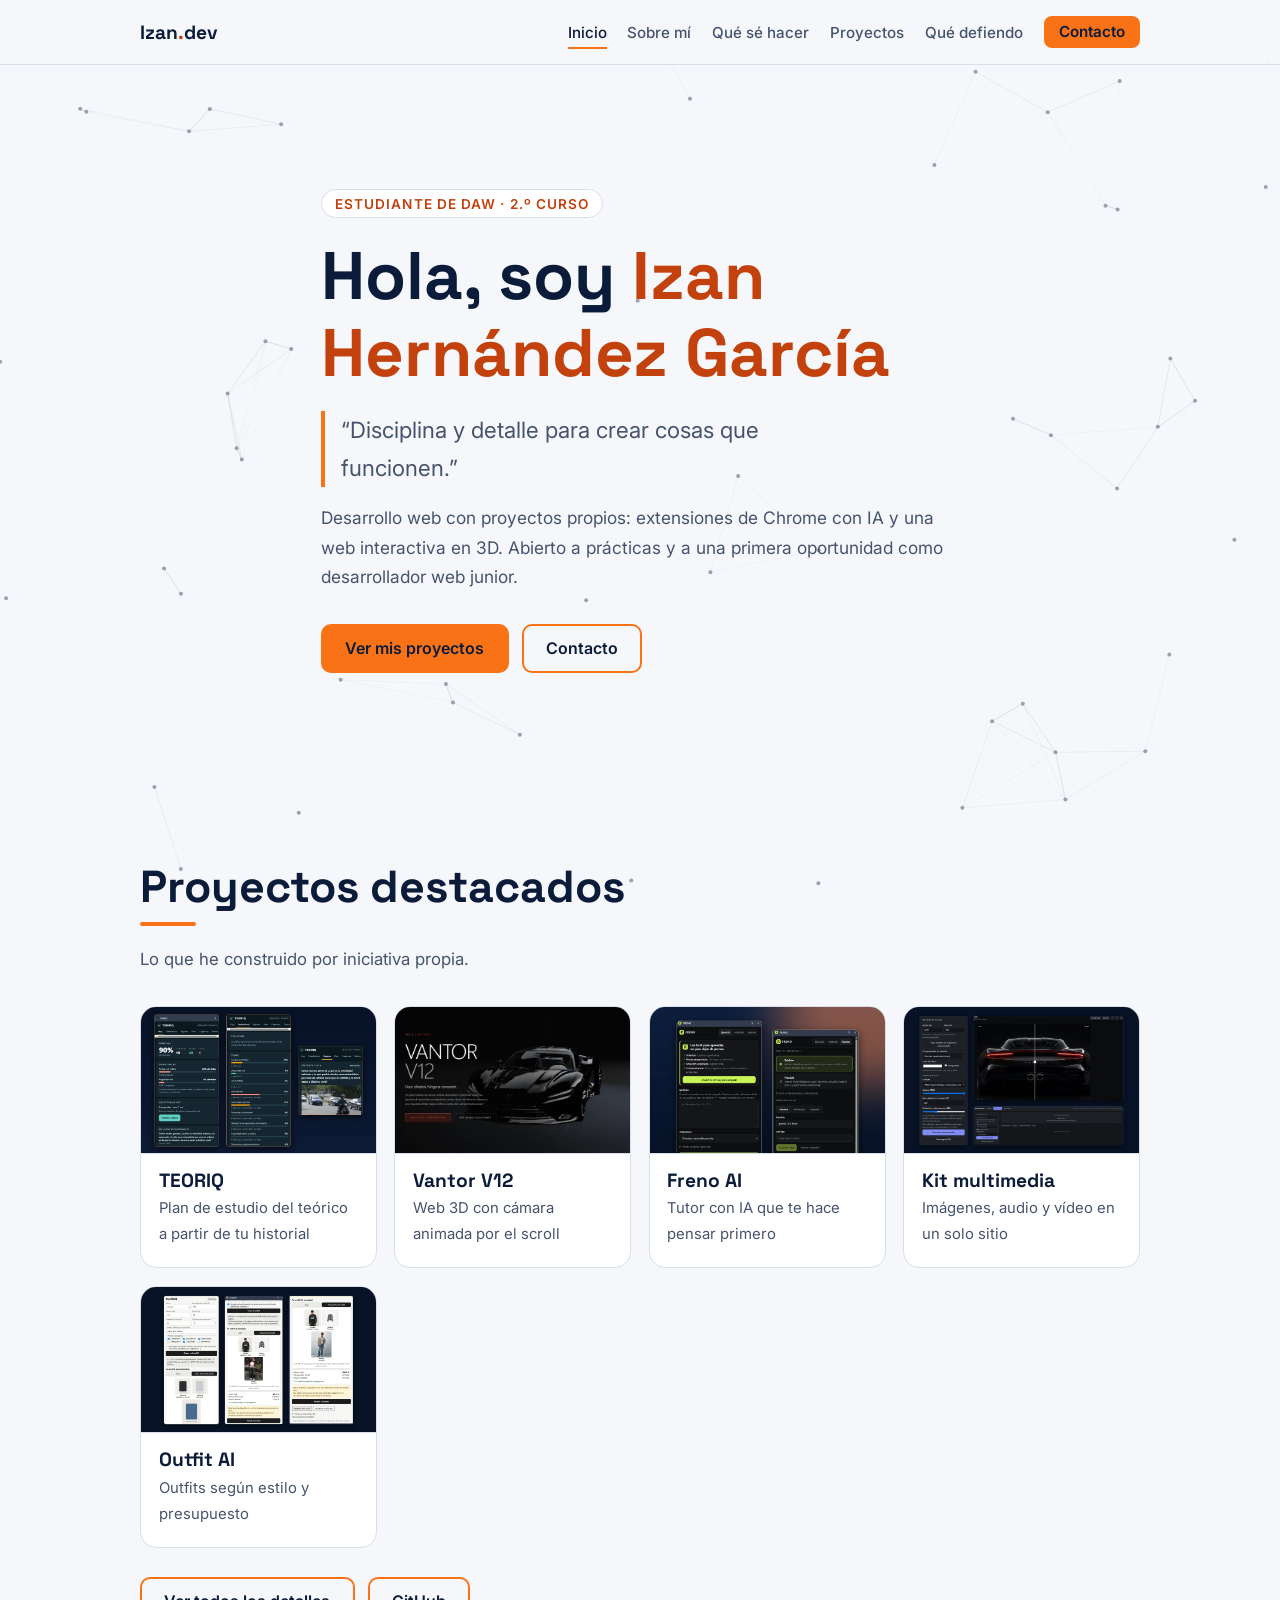
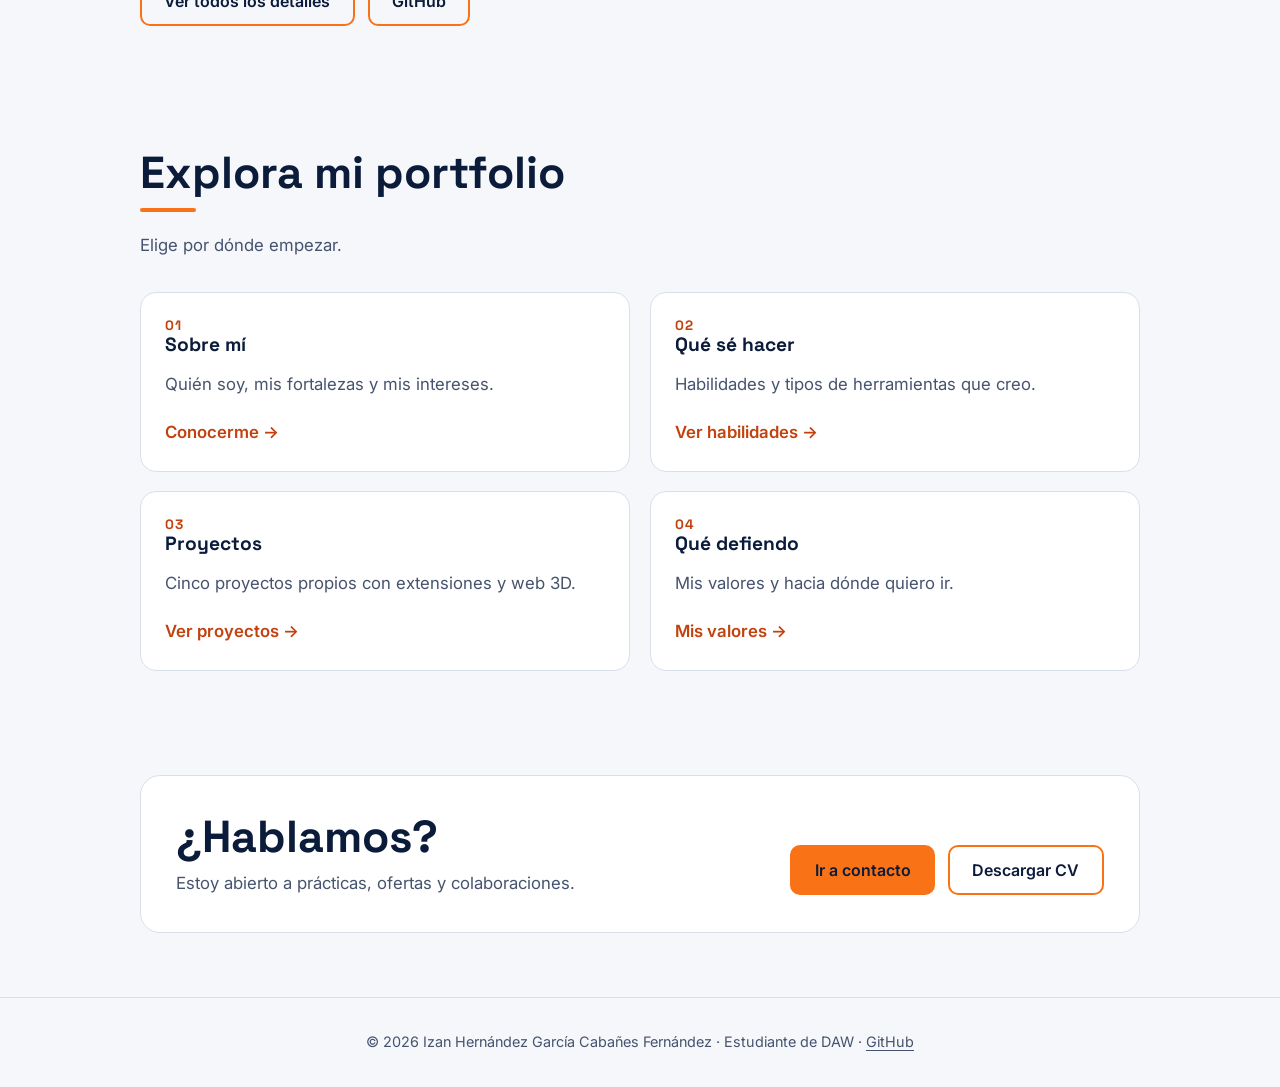
==== commit a1b83ac4: "Paginas de Kit multimedia, Freno AI y Outfit AI con la profundidad de TEORIQ" ====
--- a/index.html
+++ b/index.html
@@ -36,7 +36,7 @@
  <div class="wrap">
   <h2>Proyectos destacados</h2>
   <p class="lead">Lo que he construido por iniciativa propia.</p>
-  <div class="thumbs"><a class="card lk thumb" href="proyectos.html#teoriq"><img src="img/proyectos/teoriq/teoriq-resumen.webp" alt="Capturas de TEORIQ" width="1600" height="1000" loading="lazy" decoding="async"><div><h3>TEORIQ</h3><p>Plan de estudio del teórico a partir de tu historial</p></div></a><a class="card lk thumb" href="proyectos.html#vantor"><img src="img/proyectos/vantor-v12.webp" alt="Captura de Vantor V12" width="1248" height="780" loading="lazy" decoding="async"><div><h3>Vantor V12</h3><p>Web 3D con cámara animada por el scroll</p></div></a><a class="card lk thumb" href="proyectos.html#freno"><img src="img/proyectos/freno-ai.webp" alt="Captura de Freno AI" width="1600" height="1000" loading="lazy" decoding="async"><div><h3>Freno AI</h3><p>Tutor con IA que te hace pensar primero</p></div></a><a class="card lk thumb" href="proyectos.html#kit"><img src="img/proyectos/kit-multimedia.webp" alt="Captura de Kit multimedia" width="1600" height="1000" loading="lazy" decoding="async"><div><h3>Kit multimedia</h3><p>Imágenes, audio y vídeo en un solo sitio</p></div></a><a class="card lk thumb" href="proyectos.html#outfit"><img src="img/proyectos/outfit-ai.webp" alt="Captura de Outfit AI" width="1600" height="1000" loading="lazy" decoding="async"><div><h3>Outfit AI</h3><p>Outfits según estilo y presupuesto</p></div></a></div>
+  <div class="thumbs"><a class="card lk thumb" href="proyectos.html#teoriq"><img src="img/proyectos/teoriq/teoriq-resumen.webp" alt="Capturas de TEORIQ" width="1600" height="1000" loading="lazy" decoding="async"><div><h3>TEORIQ</h3><p>Plan de estudio del teórico a partir de tu historial</p></div></a><a class="card lk thumb" href="proyectos.html#vantor"><img src="img/proyectos/vantor-v12.webp" alt="Captura de Vantor V12" width="1248" height="780" loading="lazy" decoding="async"><div><h3>Vantor V12</h3><p>Web 3D con cámara animada por el scroll</p></div></a><a class="card lk thumb" href="proyectos.html#freno"><img src="img/proyectos/freno-ai.webp" alt="Captura de Freno AI" width="1600" height="1000" loading="lazy" decoding="async"><div><h3>Freno AI</h3><p>Tutor con IA que te hace pensar primero</p></div></a><a class="card lk thumb" href="proyectos.html#kit"><img src="img/proyectos/kit-multimedia/kit-resumen.webp" alt="Captura de Kit multimedia" width="1600" height="1000" loading="lazy" decoding="async"><div><h3>Kit multimedia</h3><p>Imágenes, audio y vídeo en un solo sitio</p></div></a><a class="card lk thumb" href="proyectos.html#outfit"><img src="img/proyectos/outfit-ai/outfit-resumen.webp" alt="Captura de Outfit AI" width="1600" height="1000" loading="lazy" decoding="async"><div><h3>Outfit AI</h3><p>Outfits según estilo y presupuesto</p></div></a></div>
   <p class="more"><a class="btn ghost" href="proyectos.html">Ver todos los detalles</a> <a class="btn ghost" href="https://github.com/izanhg2411" target="_blank" rel="noopener">GitHub</a></p>
  </div>
 </section>
--- a/css/style.css
+++ b/css/style.css
@@ -231,7 +231,8 @@
 
 /* Página TEORIQ */
 .tq-hero{display:grid;gap:2rem;align-items:center;padding:4rem 0 1rem}
-@media(min-width:900px){.tq-hero{grid-template-columns:1.1fr 1fr}}
+@media(min-width:900px){.tq-hero{grid-template-columns:minmax(0,1.1fr) minmax(0,1fr)}}
+.tq-hero>*{min-width:0}
 .tq-hero h1{font-size:clamp(2.6rem,8vw,4.6rem);margin:1.1rem 0 .8rem;letter-spacing:-.02em}
 .tq-hero h1 em{font-style:normal;color:var(--accent)}
 .tq-hero .hero-sub{margin:0 0 1rem}
@@ -241,7 +242,8 @@
 .tq-shot .pj-bar{background:#0d1f3d;border-color:#1f3560}
 .tq-shot .pj-bar i{background:#2a4373}
 .tq-shot .pj-bar i:first-child{background:#ff8a3d}
-.tq-shot img{display:block;width:100%;height:auto}
+.tq-shot{width:100%;max-width:100%}
+.tq-shot img{display:block;width:100%;max-width:100%;height:auto}
 .btn.disabled,.btn[aria-disabled="true"]{border-style:dashed;border-color:var(--field);color:var(--muted);cursor:not-allowed;background:transparent}
 .btn.disabled:hover,.btn[aria-disabled="true"]:hover{transform:none}
 .btn small{font:600 .68rem 'Inter',sans-serif;color:var(--text);background:color-mix(in srgb,var(--accent-fill) 22%,transparent);border-radius:999px;padding:.08rem .5rem;margin-left:.4rem;vertical-align:middle}
@@ -290,3 +292,13 @@
 .tq-list li{position:relative;padding-left:1.35rem;line-height:1.55}
 .tq-list li::before{content:"";position:absolute;left:.1rem;top:.55em;width:.5rem;height:.5rem;border-radius:2px;background:var(--accent-fill);transform:rotate(45deg)}
 .tq-back{margin-top:1.8rem}
+
+/* Fichas de extensión (kit, freno, outfit) */
+.tq-gallery.one{grid-template-columns:1fr;max-width:820px;margin-inline:auto}
+.tq-gallery.one img{aspect-ratio:auto}
+.tq-shot.light{background:var(--surface)}
+.pj-wide .pj-canvas img{object-position:top center}
+.pj-section .pj-wide+.pj-wide{margin-top:0}
+.tq-gallery+.tq-gallery{margin-top:1.2rem}
+.tq-gallery.one.sm{max-width:420px}
+@media(prefers-reduced-motion:reduce){html{scroll-behavior:auto}}
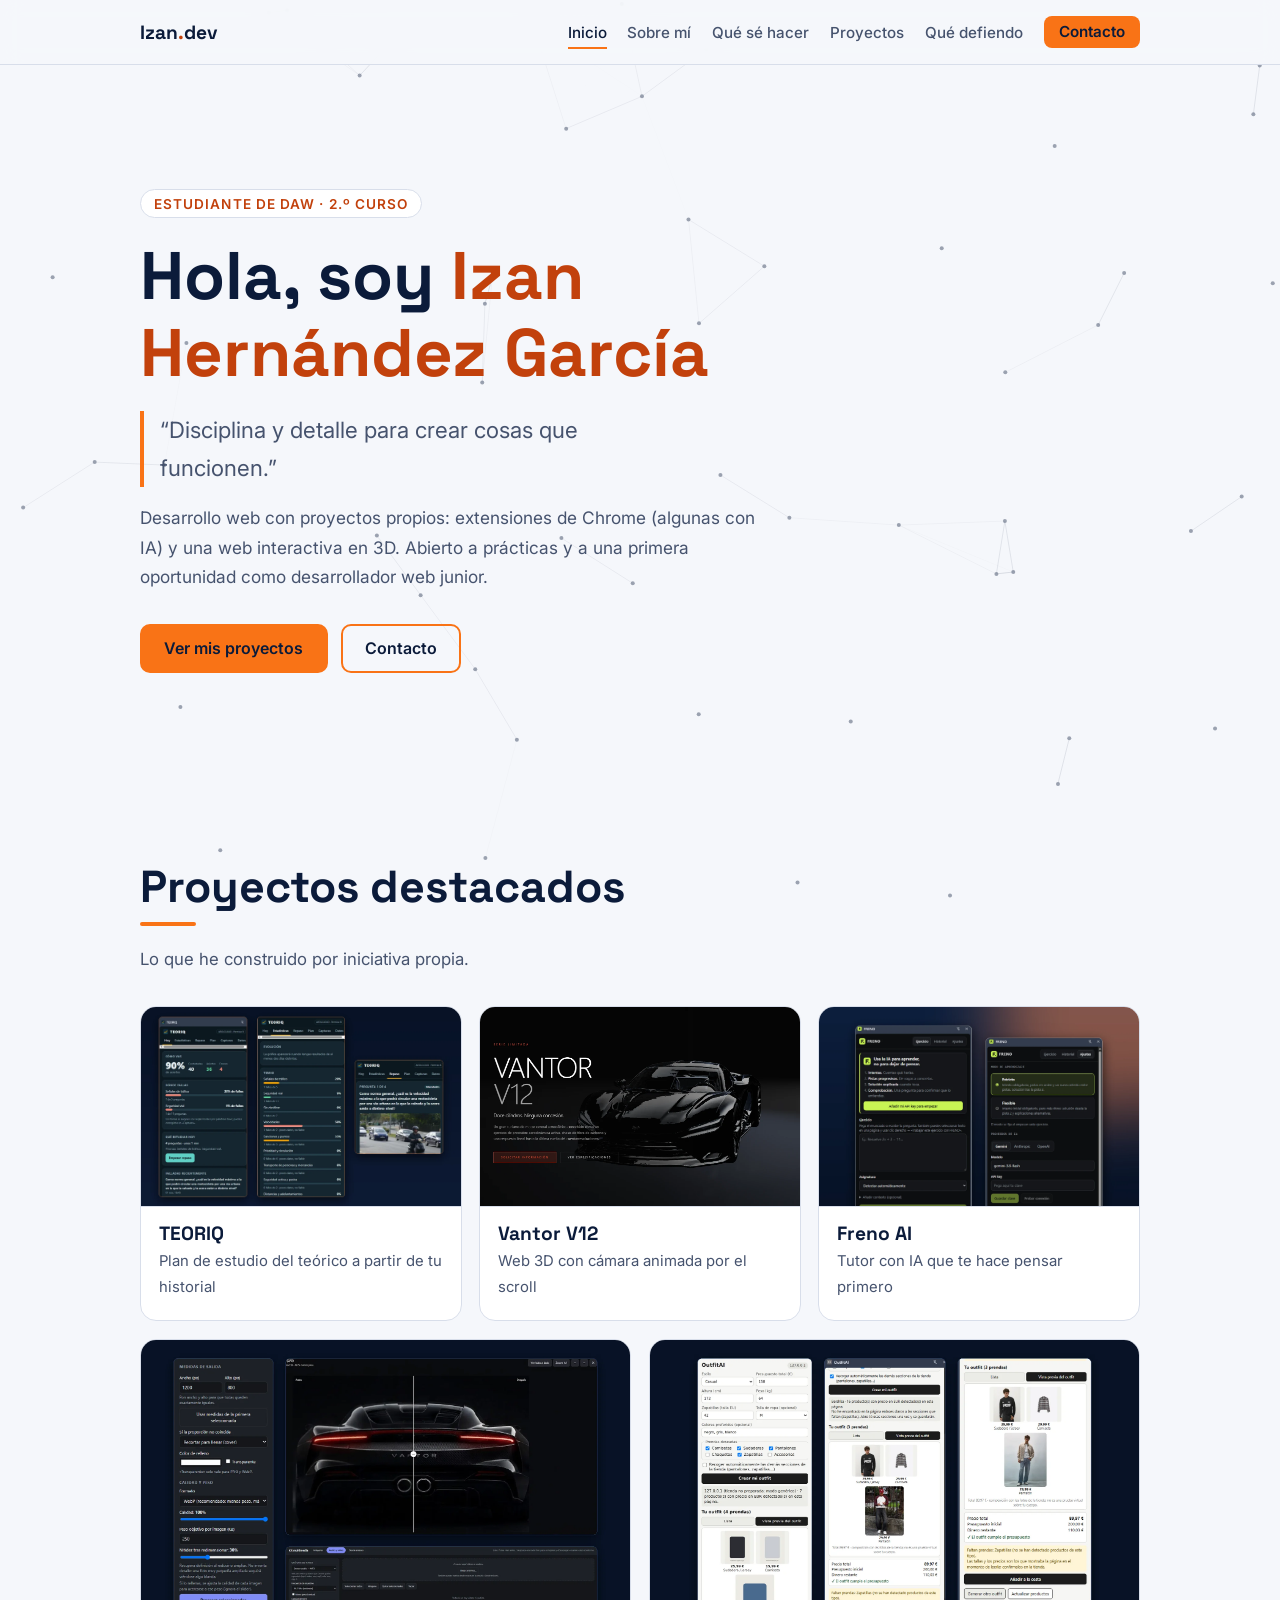
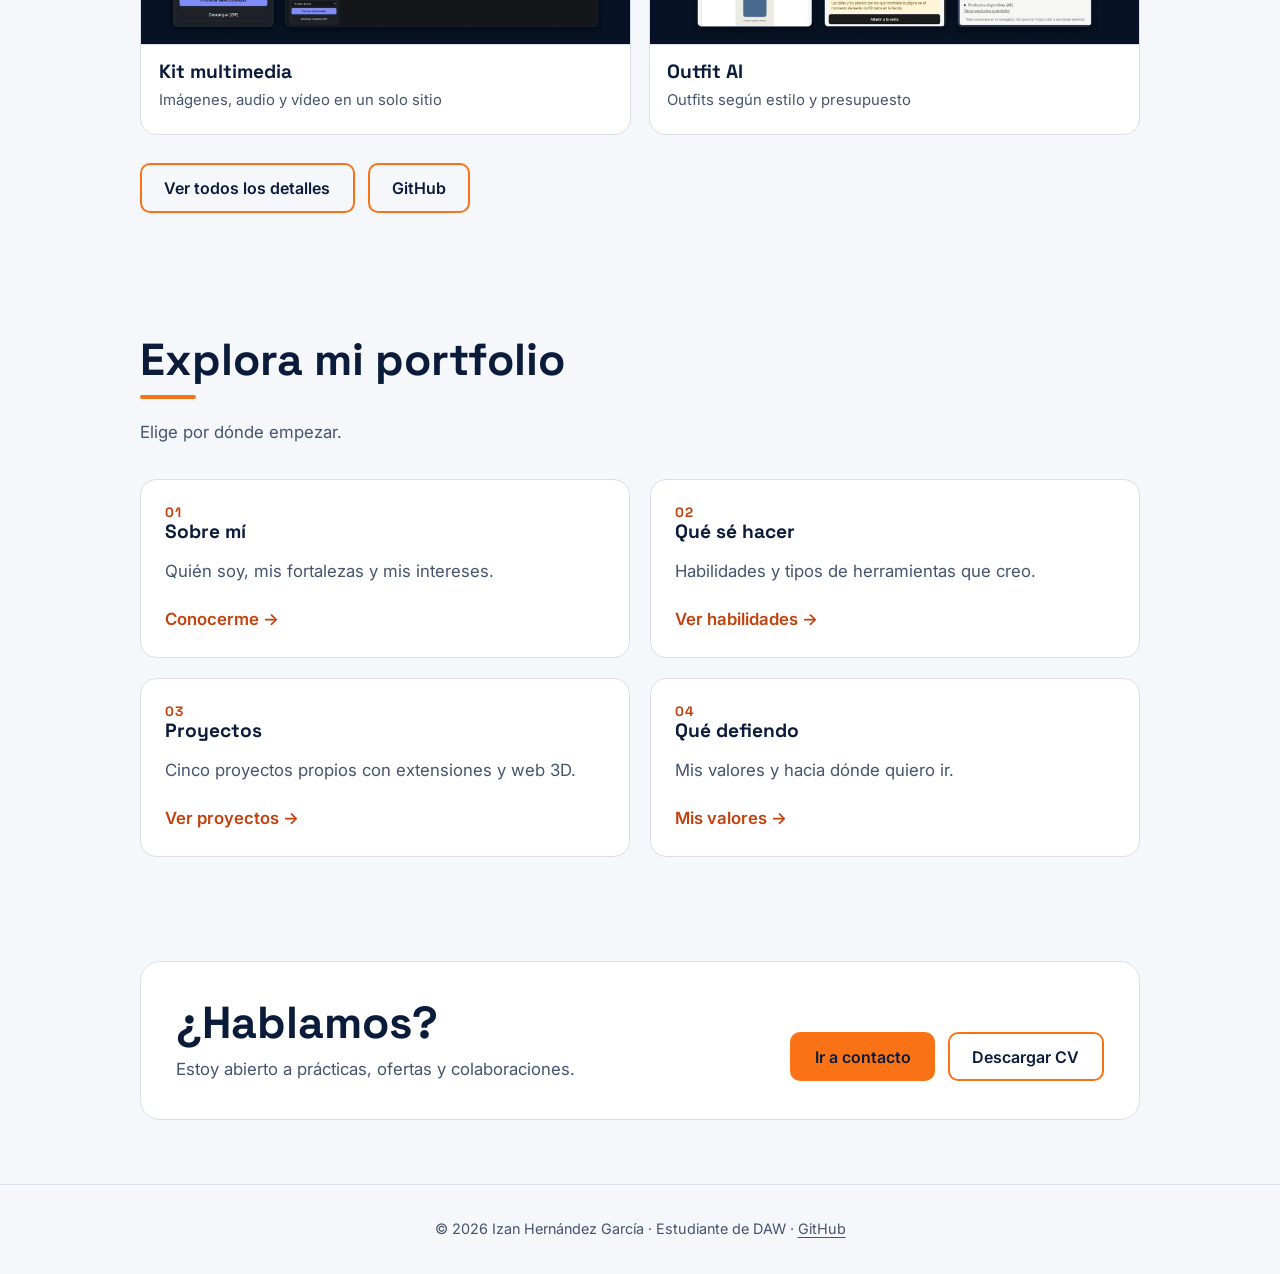
==== commit 60c9a298: "Limpiar avisos pendientes y ajustar textos del portfolio - Quitar avisos de capturas pendientes en 4" ====
--- a/index.html
+++ b/index.html
@@ -28,7 +28,7 @@
   <span class="eyebrow">Estudiante de DAW · 2.º curso</span>
   <h1>Hola, soy <em>Izan<br>Hernández García</em></h1>
   <p class="motto">“Disciplina y detalle para crear cosas que funcionen.”</p>
-  <p class="hero-sub">Desarrollo web con proyectos propios: extensiones de Chrome con IA y una web interactiva en 3D. Abierto a prácticas y a una primera oportunidad como desarrollador web junior.</p>
+  <p class="hero-sub">Desarrollo web con proyectos propios: extensiones de Chrome (algunas con IA) y una web interactiva en 3D. Abierto a prácticas y a una primera oportunidad como desarrollador web junior.</p>
   <div class="cta"><a class="btn primary" href="proyectos.html">Ver mis proyectos</a><a class="btn ghost" href="contacto.html">Contacto</a></div>
  </div>
 </section>
--- a/css/style.css
+++ b/css/style.css
@@ -302,3 +302,8 @@
 .tq-gallery+.tq-gallery{margin-top:1.2rem}
 .tq-gallery.one.sm{max-width:420px}
 @media(prefers-reduced-motion:reduce){html{scroll-behavior:auto}}
+/* Inicio: hero alineado con el resto, tarjetas 3+2 y escala en pantallas anchas */
+.hero>.wrap{width:100%}
+.wrap{max-width:65rem}
+@media(min-width:900px){.thumbs{grid-template-columns:repeat(6,1fr)}.thumbs>.thumb{grid-column:span 2}.thumbs>.thumb:nth-child(n+4){grid-column:span 3}}
+@media(min-width:1700px){html{font-size:clamp(16px,calc(16px + (100vw - 1700px)*.0045),40px)}}
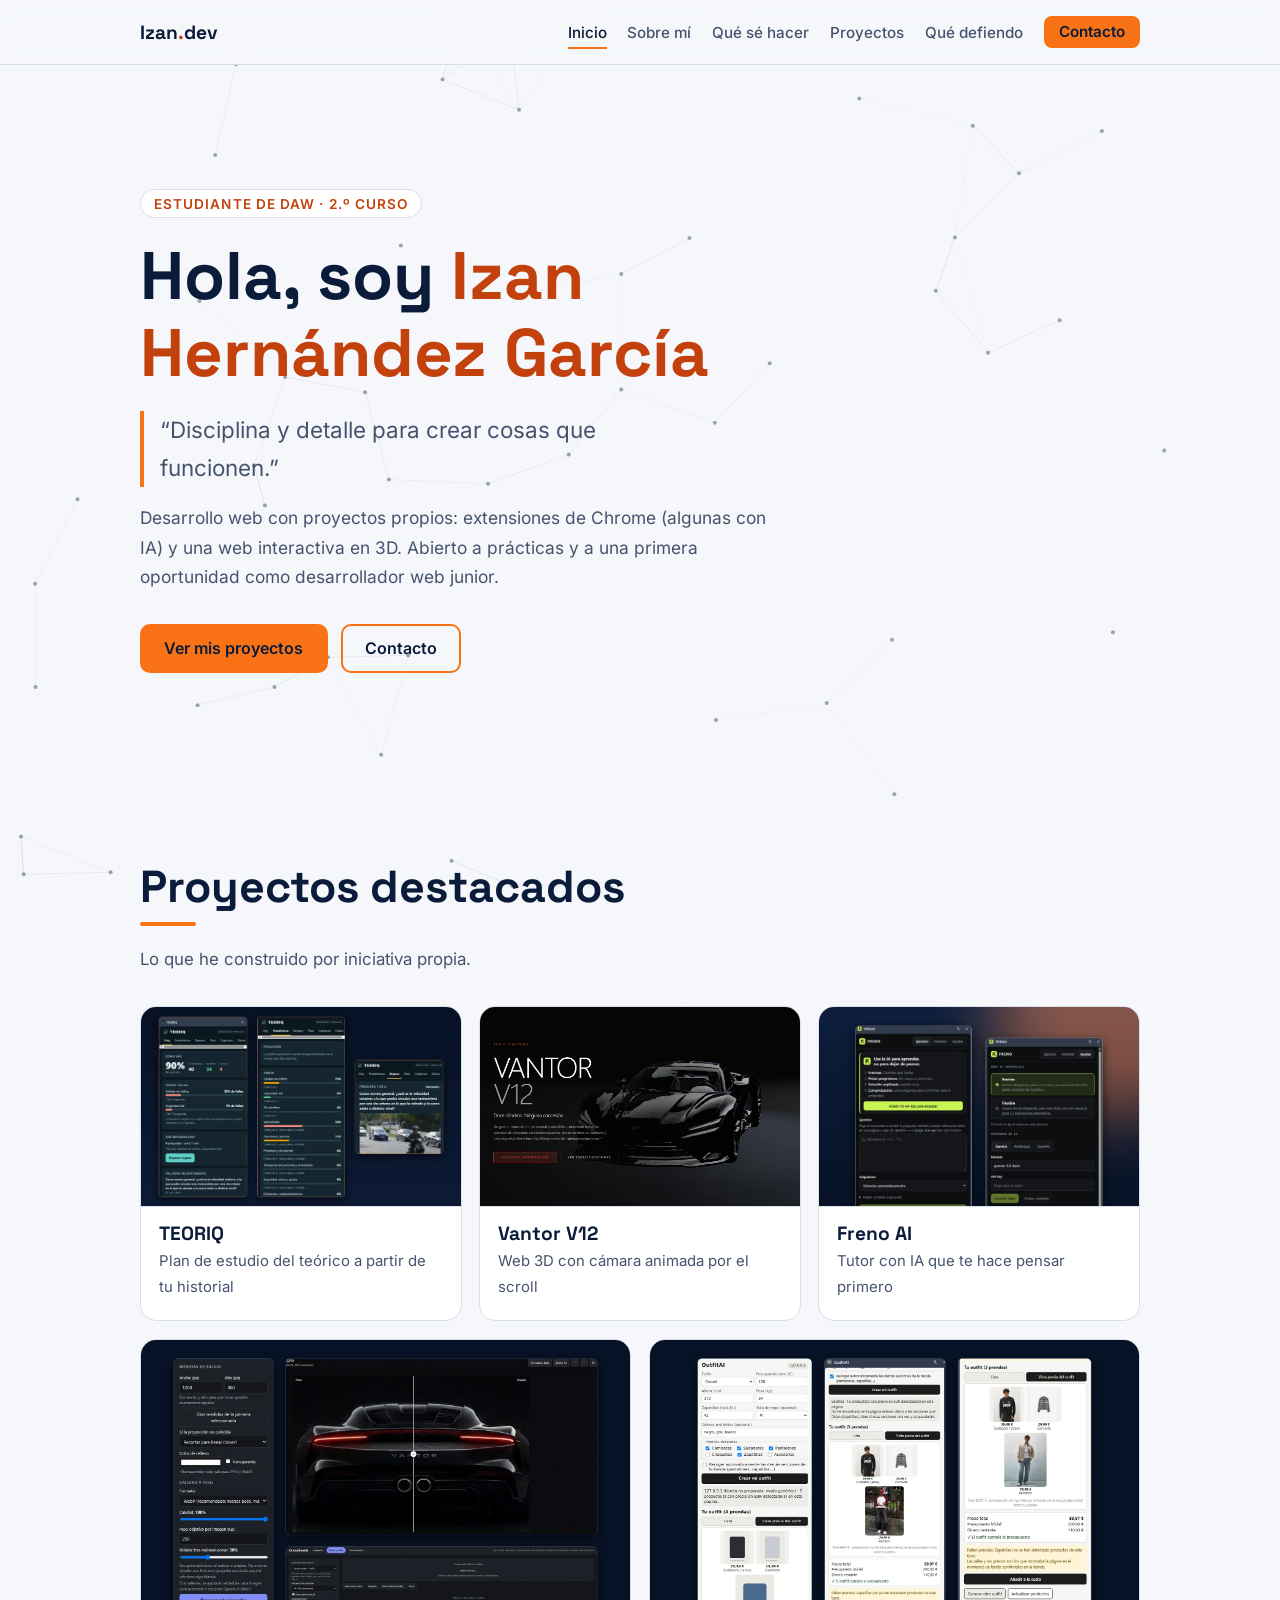
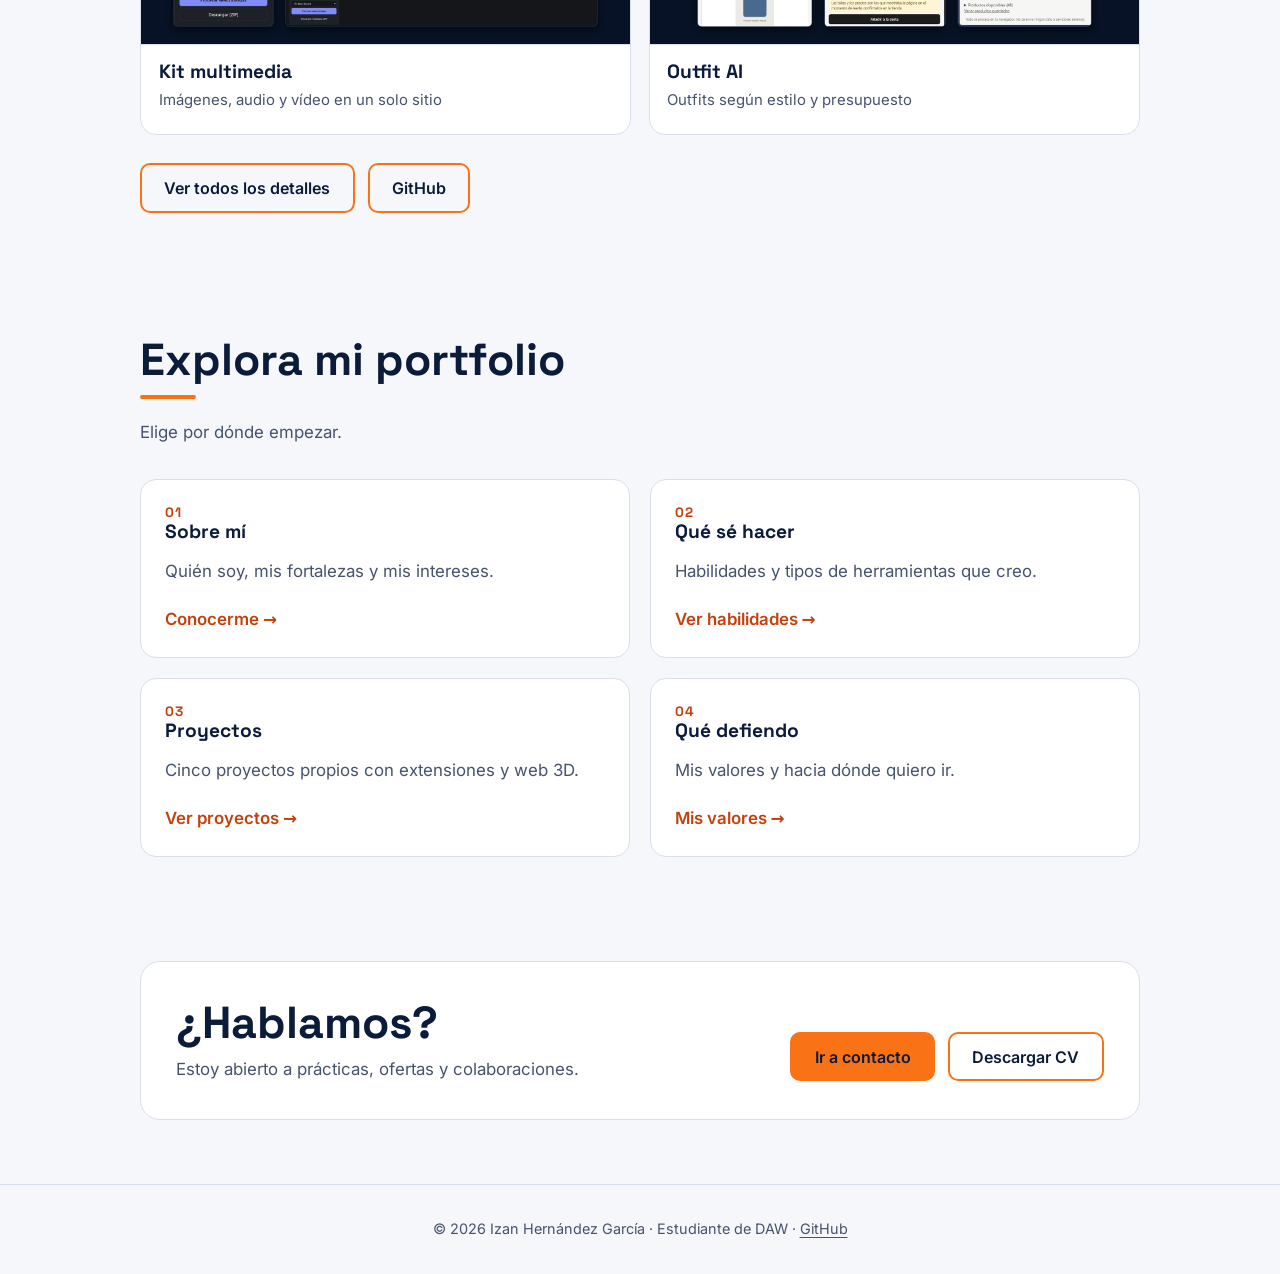
==== commit e2b1df2a: "SEO y fuentes locales: imagen para compartir, sitemap, robots y tipografías propias" ====
--- a/index.html
+++ b/index.html
@@ -8,12 +8,12 @@
 
 <meta name="theme-color" content="#071226">
 <link rel="icon" href="favicon.svg" type="image/svg+xml">
-<link rel="preconnect" href="https://fonts.googleapis.com">
-<link rel="preconnect" href="https://fonts.gstatic.com" crossorigin>
-<link href="https://fonts.googleapis.com/css2?family=Space+Grotesk:wght@500;700&family=Inter:wght@400;500;600&display=swap" rel="stylesheet">
 <meta property="og:type" content="website"><meta property="og:locale" content="es_ES">
 <meta property="og:title" content="Estudiante de DAW · Izan Hernández"><meta property="og:description" content="Portfolio de Izan Hernández, estudiante de Desarrollo de Aplicaciones Web. Disciplina y detalle para crear cosas que funcionen.">
 <meta property="og:url" content="https://izanhg2411.github.io/portfolio/index.html">
+<meta property="og:image" content="https://izanhg2411.github.io/portfolio/img/og-image.png"><meta property="og:image:width" content="1200"><meta property="og:image:height" content="630"><meta property="og:image:alt" content="Izan Hernández · Estudiante de Desarrollo de Aplicaciones Web">
+<meta name="twitter:card" content="summary_large_image">
+<link rel="canonical" href="https://izanhg2411.github.io/portfolio/index.html">
 <link rel="stylesheet" href="css/style.css">
 <script src="js/main.js" defer></script>
 <script type="application/ld+json">{"@context":"https://schema.org","@type":"Person","name":"Izan Hernández","url":"https://izanhg2411.github.io/portfolio/","sameAs":["https://github.com/izanhg2411"],"jobTitle":"Estudiante de Desarrollo de Aplicaciones Web"}</script>
--- a/css/style.css
+++ b/css/style.css
@@ -1,3 +1,8 @@
+@font-face{font-family:'Inter';font-style:normal;font-weight:400;font-display:swap;src:url(../fonts/inter-latin-400-normal.woff2) format('woff2')}
+@font-face{font-family:'Inter';font-style:normal;font-weight:500;font-display:swap;src:url(../fonts/inter-latin-500-normal.woff2) format('woff2')}
+@font-face{font-family:'Inter';font-style:normal;font-weight:600;font-display:swap;src:url(../fonts/inter-latin-600-normal.woff2) format('woff2')}
+@font-face{font-family:'Space Grotesk';font-style:normal;font-weight:500;font-display:swap;src:url(../fonts/space-grotesk-latin-500-normal.woff2) format('woff2')}
+@font-face{font-family:'Space Grotesk';font-style:normal;font-weight:700;font-display:swap;src:url(../fonts/space-grotesk-latin-700-normal.woff2) format('woff2')}
 :root{--bg:#f5f7fb;--surface:#fff;--text:#0b1b3a;--muted:#46536e;--accent:#c2410c;--accent-fill:#f97316;--on-accent:#0b1b3a;--line:#d8deea;--field:#6b7894;--canvas:11,27,58;color-scheme:light}
 @media(prefers-color-scheme:dark){:root{--bg:#071226;--surface:#0d1f3d;--text:#eaf0fb;--muted:#aab6cf;--accent:#ff8a3d;--accent-fill:#ff8a3d;--on-accent:#071226;--line:#1f3560;--field:#7f92b8;--canvas:255,138,61;color-scheme:dark}}
 *{box-sizing:border-box}
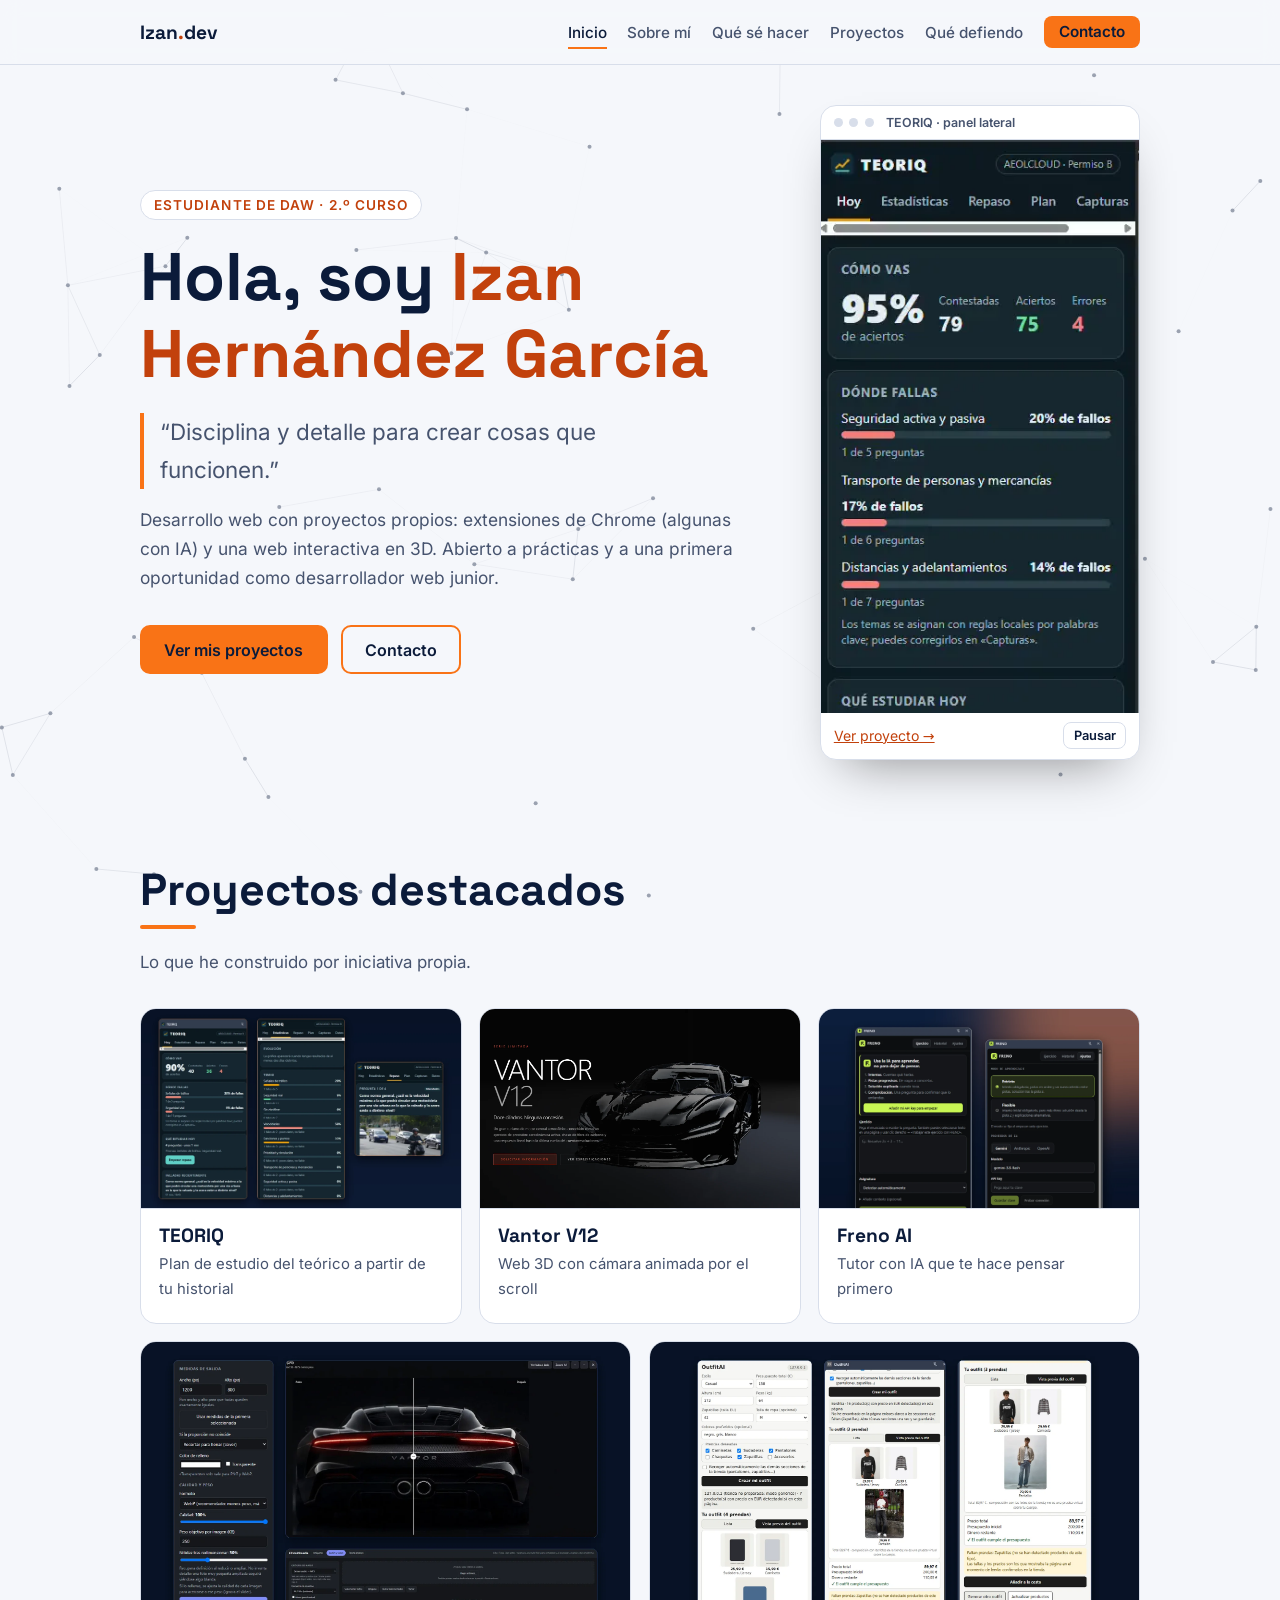
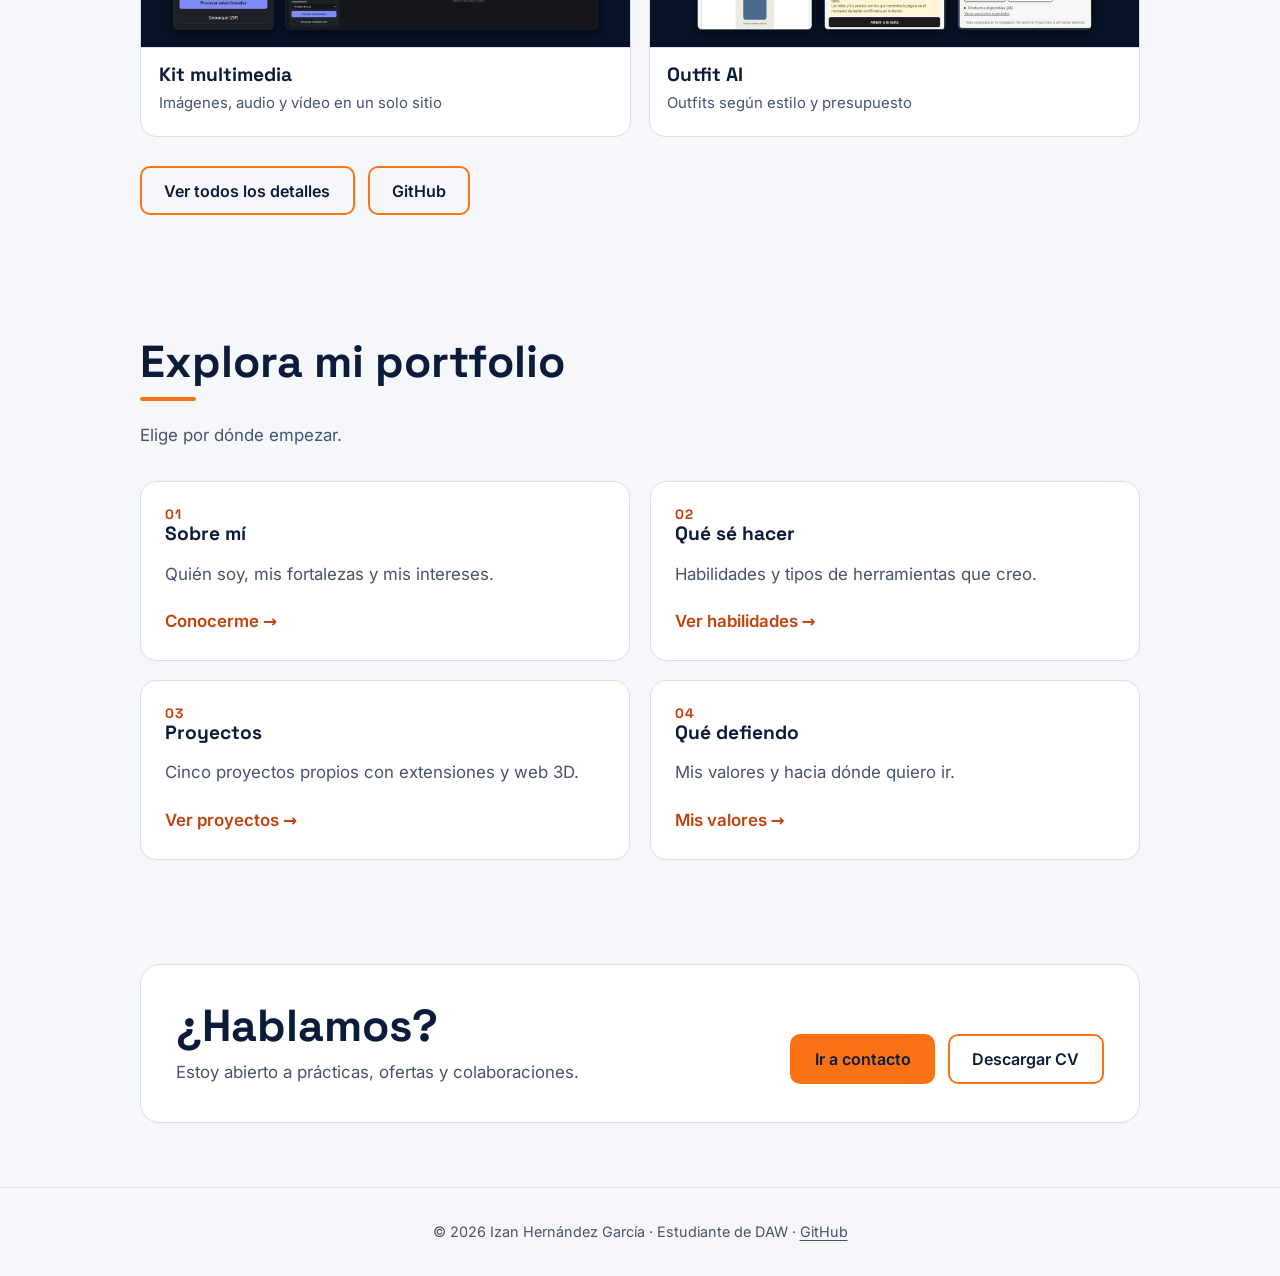
==== commit 3f7cd2d7: "Portada: demostración animada de TEORIQ" ====
--- a/index.html
+++ b/index.html
@@ -24,12 +24,19 @@
 <noscript><p class="wrap"><a href="index.html">Inicio</a> · <a href="contacto.html">Contacto</a></p></noscript>
 <main id="contenido">
 <section class="hero">
- <div class="wrap">
-  <span class="eyebrow">Estudiante de DAW · 2.º curso</span>
-  <h1>Hola, soy <em>Izan<br>Hernández García</em></h1>
-  <p class="motto">“Disciplina y detalle para crear cosas que funcionen.”</p>
-  <p class="hero-sub">Desarrollo web con proyectos propios: extensiones de Chrome (algunas con IA) y una web interactiva en 3D. Abierto a prácticas y a una primera oportunidad como desarrollador web junior.</p>
-  <div class="cta"><a class="btn primary" href="proyectos.html">Ver mis proyectos</a><a class="btn ghost" href="contacto.html">Contacto</a></div>
+ <div class="wrap hero-grid">
+  <div class="hero-text">
+   <span class="eyebrow">Estudiante de DAW · 2.º curso</span>
+   <h1>Hola, soy <em>Izan<br>Hernández García</em></h1>
+   <p class="motto">“Disciplina y detalle para crear cosas que funcionen.”</p>
+   <p class="hero-sub">Desarrollo web con proyectos propios: extensiones de Chrome (algunas con IA) y una web interactiva en 3D. Abierto a prácticas y a una primera oportunidad como desarrollador web junior.</p>
+   <div class="cta"><a class="btn primary" href="proyectos.html">Ver mis proyectos</a><a class="btn ghost" href="contacto.html">Contacto</a></div>
+  </div>
+  <figure class="hero-demo" role="group" aria-label="Demostración animada de TEORIQ">
+   <div class="hd-bar" aria-hidden="true"><span></span><span></span><span></span><b>TEORIQ · panel lateral</b></div>
+   <video muted loop playsinline preload="none" poster="video/portada-teoriq.webp" width="344" height="620" aria-hidden="true" data-src="video/portada-teoriq.mp4"></video>
+   <figcaption><a href="proyectos.html#teoriq">Ver proyecto →</a><button type="button" class="hd-pause" aria-pressed="false" aria-label="Pausar o reproducir la animación">Pausar</button></figcaption>
+  </figure>
  </div>
 </section>
 <section>
--- a/css/style.css
+++ b/css/style.css
@@ -312,3 +312,31 @@
 .wrap{max-width:65rem}
 @media(min-width:900px){.thumbs{grid-template-columns:repeat(6,1fr)}.thumbs>.thumb{grid-column:span 2}.thumbs>.thumb:nth-child(n+4){grid-column:span 3}}
 @media(min-width:1700px){html{font-size:clamp(16px,calc(16px + (100vw - 1700px)*.0045),40px)}}
+
+/* Vídeos de proyectos */
+.demo-video{margin:0 auto;background:var(--surface);border:1px solid var(--line);border-radius:16px;overflow:hidden}
+.demo-video video{display:block;width:100%;height:auto;background:#000}
+.demo-video figcaption{padding:.8rem 1rem;color:var(--muted);font-size:.95rem}
+.demo-narrow{max-width:360px}
+.demo-wide{max-width:900px}
+.vid-dialog{border:1px solid var(--line);border-radius:16px;padding:0;background:var(--surface);color:var(--text);max-width:min(92vw,900px);max-height:92vh;overflow:auto}
+.vid-dialog::backdrop{background:rgba(0,0,0,.65)}
+.vid-box{padding:1rem}
+.vid-head{display:flex;justify-content:space-between;align-items:center;gap:1rem;margin-bottom:.8rem}
+.vid-close{background:transparent;color:var(--text);border:2px solid var(--line);border-radius:10px;padding:.4rem .8rem;font:600 .92rem 'Inter',sans-serif;cursor:pointer}
+.vid-close:hover{border-color:var(--accent-fill)}
+.vid-dialog video{display:block;margin:0 auto;width:auto;max-width:100%;max-height:72vh;height:auto;background:#000;border-radius:10px}
+
+/* Portada: demostración de TEORIQ */
+.hero-demo{display:none;margin:0}
+@media(min-width:900px){
+ .hero-grid{display:grid;grid-template-columns:minmax(0,1.3fr) minmax(0,.7fr);gap:2.5rem;align-items:center}
+ .hero-demo{display:block;max-width:320px;justify-self:end;background:var(--surface);border:1px solid var(--line);border-radius:16px;overflow:hidden;box-shadow:0 24px 50px -24px rgba(0,0,0,.45)}
+}
+.hd-bar{display:flex;align-items:center;gap:.4rem;padding:.55rem .8rem;border-bottom:1px solid var(--line);font:600 .78rem 'Inter',sans-serif;color:var(--muted)}
+.hd-bar span{width:9px;height:9px;border-radius:50%;background:var(--line)}
+.hd-bar b{margin-left:.4rem;font-weight:600}
+.hero-demo video{display:block;width:100%;height:auto;aspect-ratio:344/620;background:#071226}
+.hero-demo figcaption{white-space:nowrap;display:flex;justify-content:space-between;align-items:center;gap:.6rem;padding:.6rem .8rem;font-size:.88rem}
+.hd-pause{background:transparent;color:var(--text);border:1px solid var(--line);border-radius:8px;padding:.3rem .6rem;font:600 .8rem 'Inter',sans-serif;cursor:pointer}
+.hd-pause:hover{border-color:var(--accent-fill)}
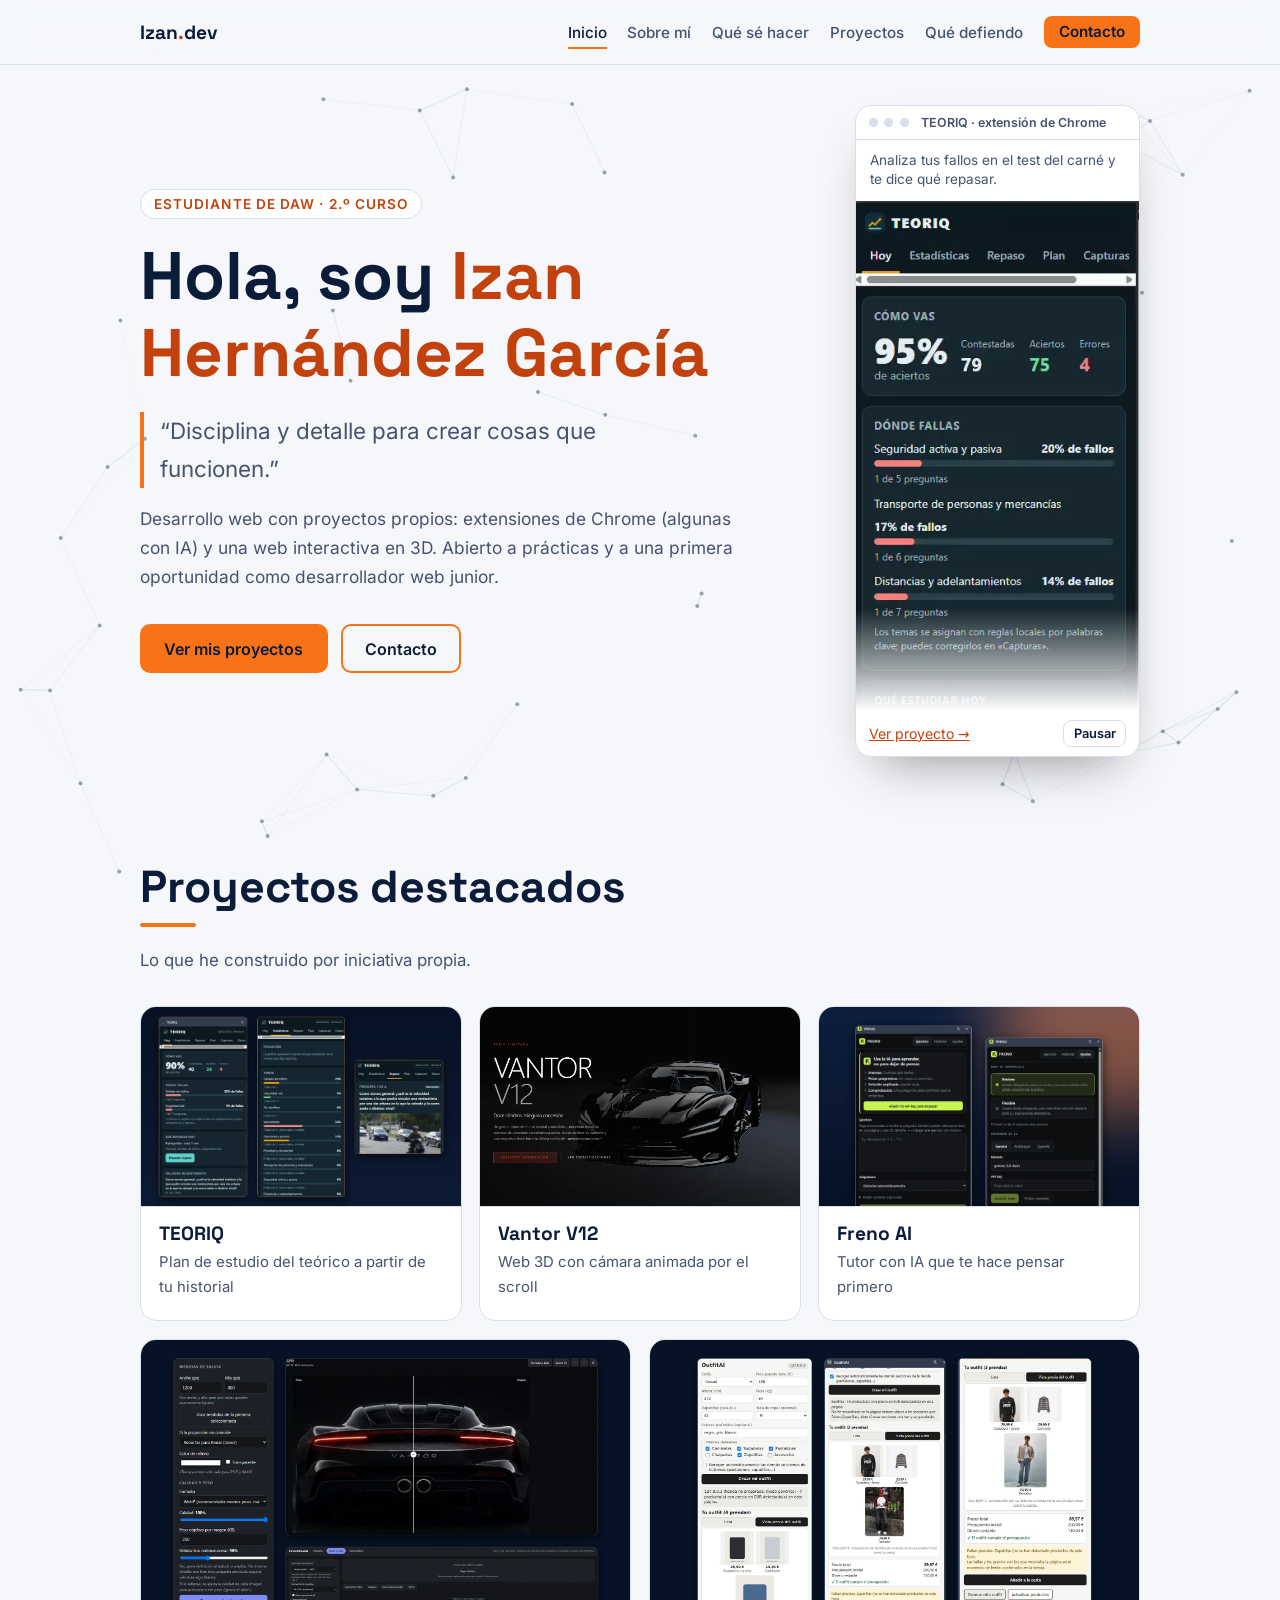
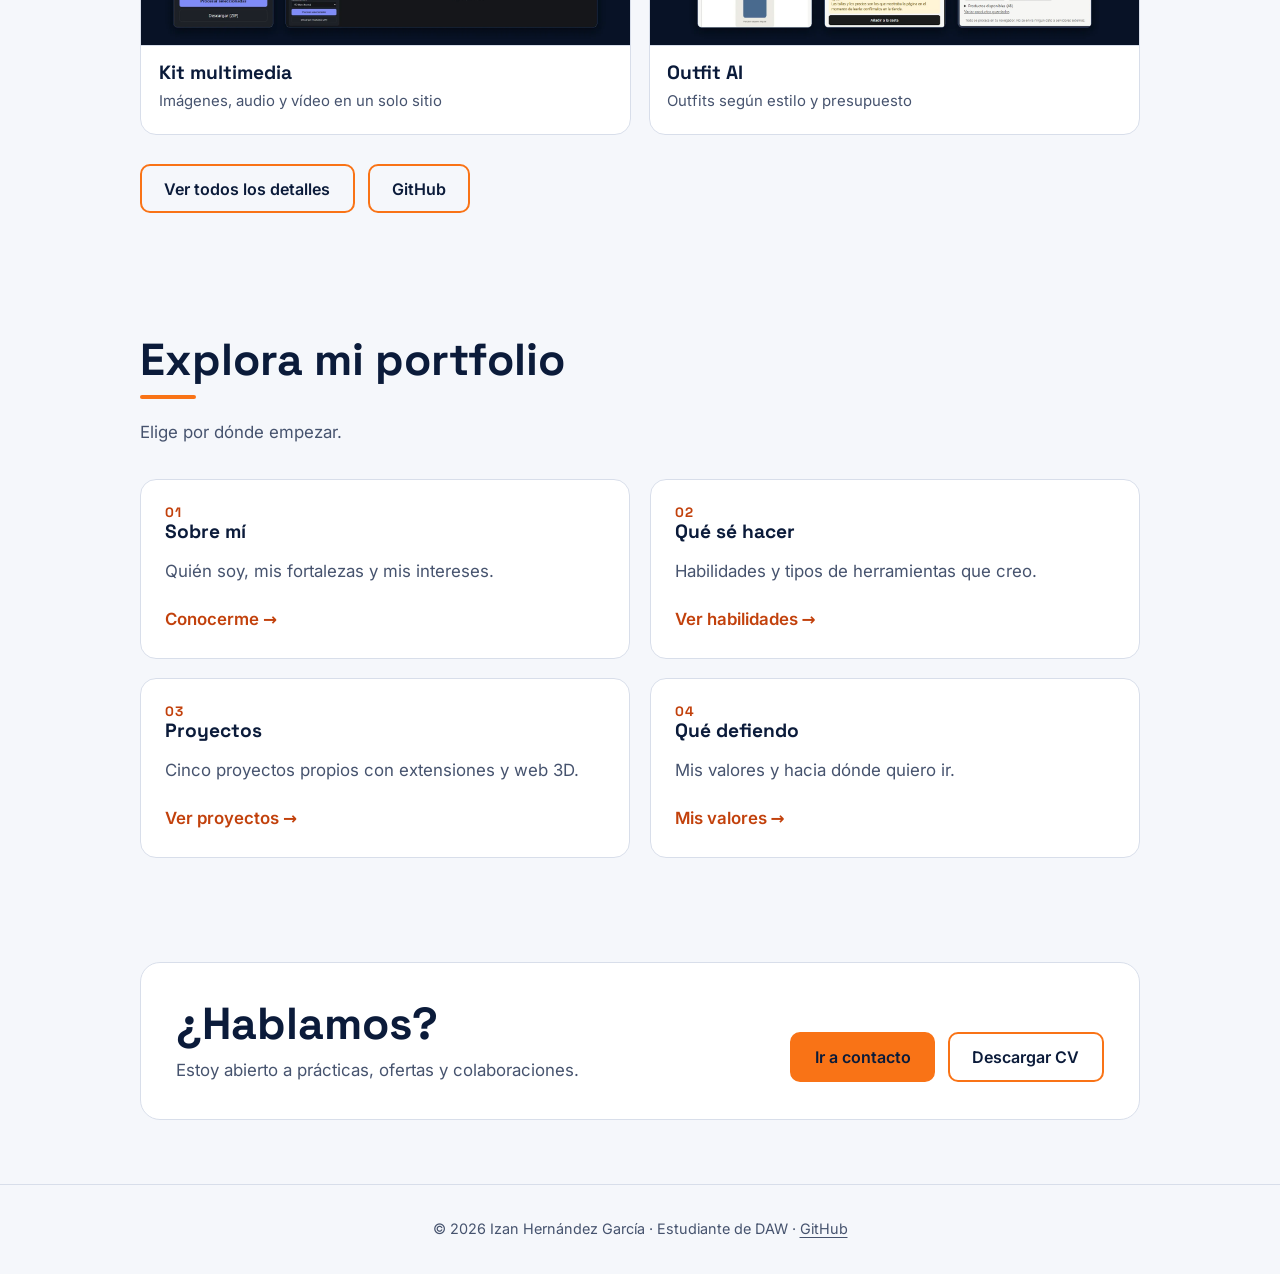
==== commit 4a67c0c4: "Portada: contexto, etiqueta ocultada y difuminado" ====
--- a/index.html
+++ b/index.html
@@ -33,7 +33,8 @@
    <div class="cta"><a class="btn primary" href="proyectos.html">Ver mis proyectos</a><a class="btn ghost" href="contacto.html">Contacto</a></div>
   </div>
   <figure class="hero-demo" role="group" aria-label="Demostración animada de TEORIQ">
-   <div class="hd-bar" aria-hidden="true"><span></span><span></span><span></span><b>TEORIQ · panel lateral</b></div>
+   <div class="hd-bar" aria-hidden="true"><span></span><span></span><span></span><b>TEORIQ · extensión de Chrome</b></div>
+   <p class="hd-desc">Analiza tus fallos en el test del carné y te dice qué repasar.</p>
    <video muted loop playsinline preload="none" poster="video/portada-teoriq.webp" width="344" height="620" aria-hidden="true" data-src="video/portada-teoriq.mp4"></video>
    <figcaption><a href="proyectos.html#teoriq">Ver proyecto →</a><button type="button" class="hd-pause" aria-pressed="false" aria-label="Pausar o reproducir la animación">Pausar</button></figcaption>
   </figure>
--- a/css/style.css
+++ b/css/style.css
@@ -331,7 +331,7 @@
 .hero-demo{display:none;margin:0}
 @media(min-width:900px){
  .hero-grid{display:grid;grid-template-columns:minmax(0,1.3fr) minmax(0,.7fr);gap:2.5rem;align-items:center}
- .hero-demo{display:block;max-width:320px;justify-self:end;background:var(--surface);border:1px solid var(--line);border-radius:16px;overflow:hidden;box-shadow:0 24px 50px -24px rgba(0,0,0,.45)}
+ .hero-demo{display:block;max-width:285px;justify-self:end;background:var(--surface);border:1px solid var(--line);border-radius:16px;overflow:hidden;box-shadow:0 24px 50px -24px rgba(0,0,0,.45)}
 }
 .hd-bar{display:flex;align-items:center;gap:.4rem;padding:.55rem .8rem;border-bottom:1px solid var(--line);font:600 .78rem 'Inter',sans-serif;color:var(--muted)}
 .hd-bar span{width:9px;height:9px;border-radius:50%;background:var(--line)}
@@ -340,3 +340,5 @@
 .hero-demo figcaption{white-space:nowrap;display:flex;justify-content:space-between;align-items:center;gap:.6rem;padding:.6rem .8rem;font-size:.88rem}
 .hd-pause{background:transparent;color:var(--text);border:1px solid var(--line);border-radius:8px;padding:.3rem .6rem;font:600 .8rem 'Inter',sans-serif;cursor:pointer}
 .hd-pause:hover{border-color:var(--accent-fill)}
+.hd-desc{margin:0;padding:.7rem .85rem .65rem;font-size:.85rem;line-height:1.45;color:var(--muted)}
+.hero-demo video{-webkit-mask-image:linear-gradient(#000 80%,transparent);mask-image:linear-gradient(#000 80%,transparent)}
